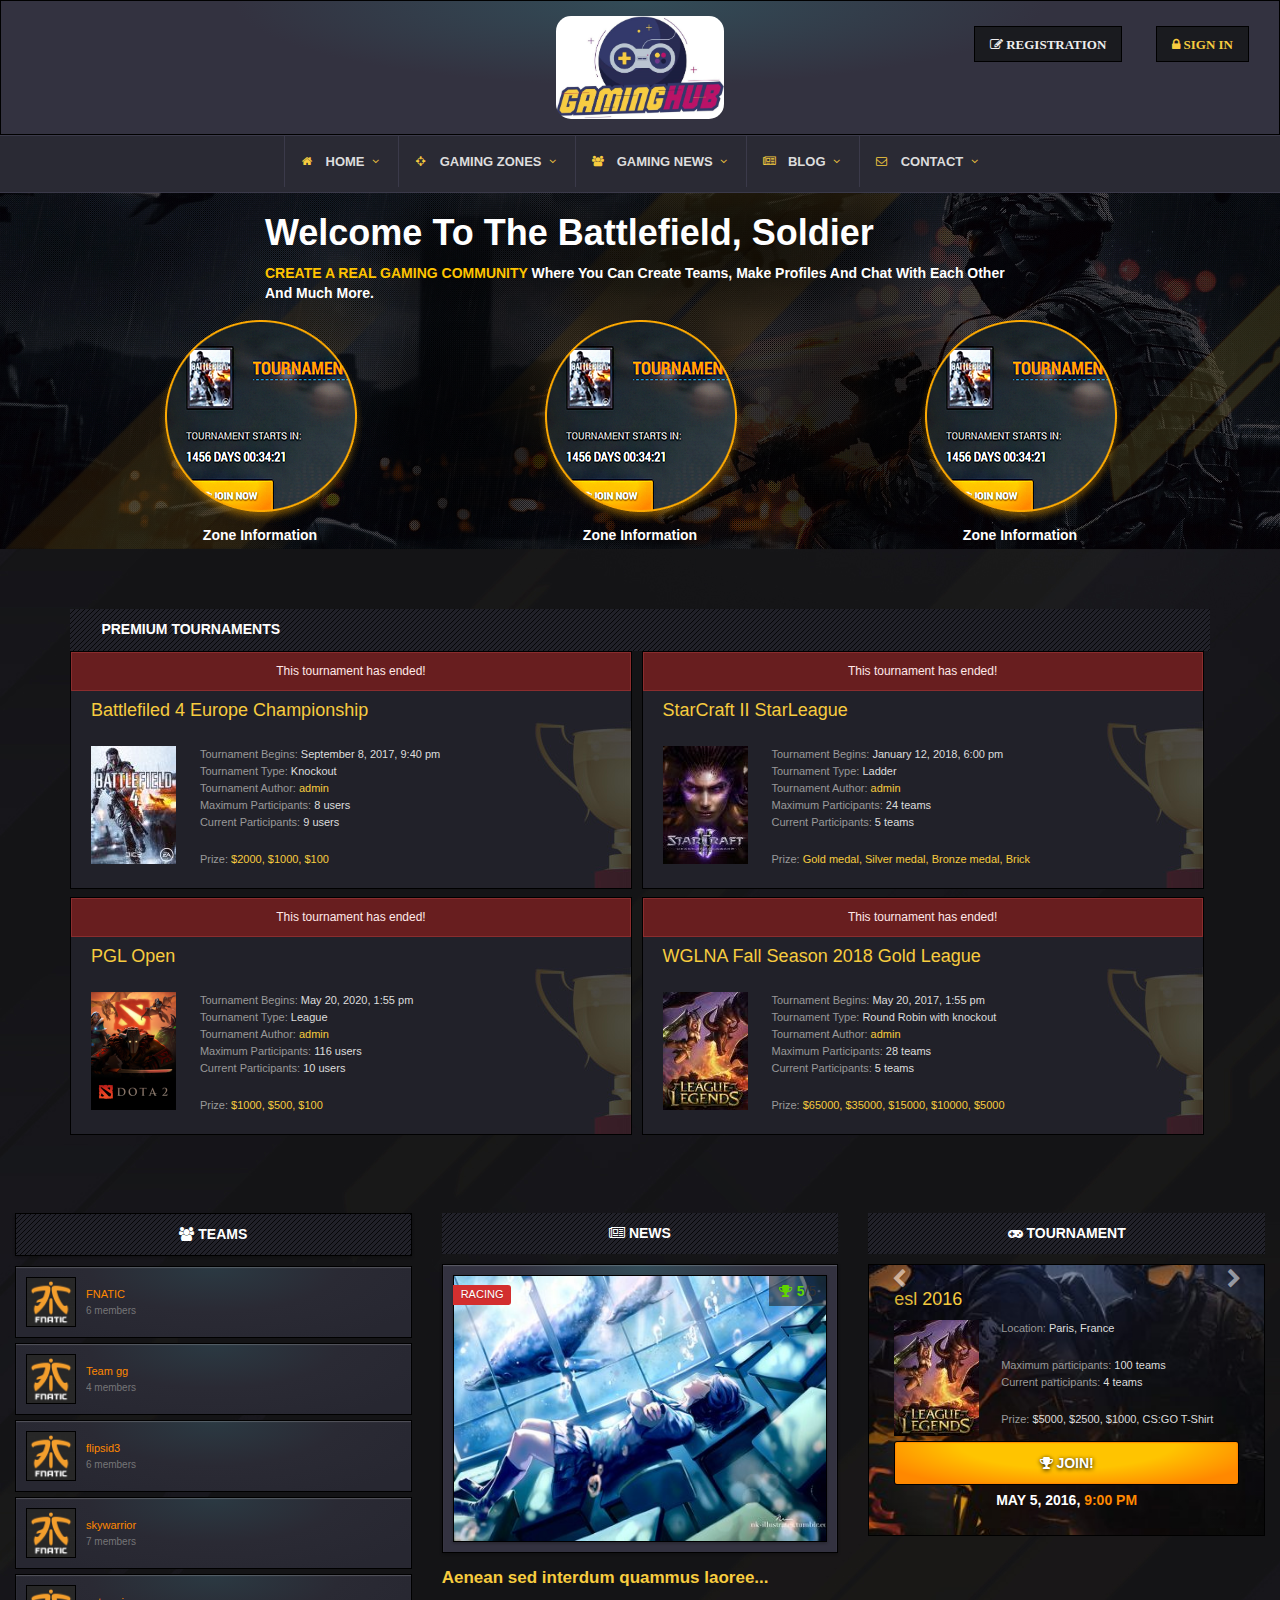
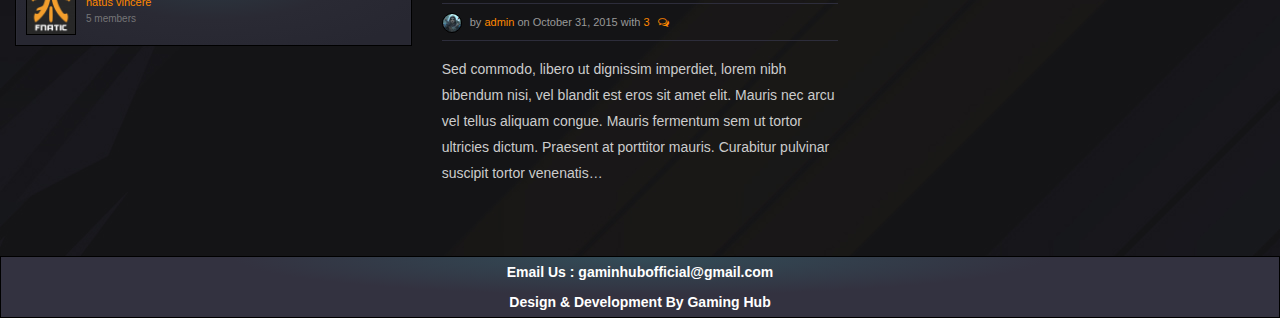
==== index.html @ f0ad73f2 "home page" ====
<!DOCTYPE html>
<html lang="en">

<head>
    <meta charset="utf-8">
    <meta http-equiv="X-UA-Compatible" content="IE=edge">
    <meta name="viewport" content="width=device-width, initial-scale=1.0">
    <link rel="shortcut icon" href="ico/favicon.png">
    <title>Gaming Hub</title>

    <!-- Bootstrap core CSS -->
    <link href="css/bootstrap.css" rel="stylesheet">
    <link href="css/bootstrap.min.css" rel="stylesheet">
    <!-- Custom styles for this template -->
    <link rel="stylesheet" type="text/css" href="style.css">
    <!-- Custom styles for this template -->
    <link rel="stylesheet" href="https://maxcdn.bootstrapcdn.com/font-awesome/4.6.3/css/font-awesome.min.css">
    <link rel="stylesheet" href="css/animate.css">
    <link rel="stylesheet" href="css/owl.carousel.css">
    <link rel="stylesheet" type="text/css" href="css/responsive.css">
    <script src="https://ajax.googleapis.com/ajax/libs/jquery/3.3.1/jquery.min.js"></script>
    <script src="https://maxcdn.bootstrapcdn.com/bootstrap/3.3.7/js/bootstrap.min.js"></script>
    <!--EnD -->



</head>

<body>
    <!-- NAVBAR -->
    <div class="Head-logo">
        <div class="container-fluid">
            <div class="col-lg-12 col-md-12 no-padding header-back">
                <div class="col-lg-4 col-md-4"></div>
                <div class="col-lg-4 col-md-4 text-center">
                    <img src="img/logo1.png">
                </div>
                <div class="col-lg-4 col-md-4">
                    <div class="head-btns">
                        <ul>
                            <li class="reg-btn"><a href="#"><i class="fa fa-pencil-square-o"></i> <span>Registration</span>
                                </a></li>
                            <li class="sign-btn"><a href="#"><i class="fa fa-lock"></i> <span>Sign In</span> </a></li>
                        </ul>
                    </div>
                </div>
            </div>
            <div class="col-lg-12 col-md-12 col-sm-12 no-padding">
                <nav class="navbar navbar-default navi navbar-custom">
                    <div class="container-fluid">
                        <!-- Brand and toggle get grouped for better mobile display -->
                        <div class="navbar-header">
                            <button type="button" class="navbar-toggle collapsed" data-toggle="collapse" data-target="#bs-example-navbar-collapse-1"
                                aria-expanded="false">
                                <span class="sr-only">Toggle navigation</span>
                                <span class="icon-bar"></span>
                                <span class="icon-bar"></span>
                                <span class="icon-bar"></span>
                            </button>

                        </div>
                        <!-- Collect the nav links, forms, and other content for toggling -->
                        <div class="navbar-collapse collapse header-menu-navigation" id="bs-example-navbar-collapse-1"
                            style="height: 1px;">
                            <ul class="nav navbar-nav navi header-menu-navigation">
                                <li><a href="index.php"><i class="header-menu-icon fa fa-home"></i> <span>Home</span>
                                        <i class="dropdown-icon fa fa-angle-down"></i></a></li>
                                <li><a href="index.php"><i class="header-menu-icon fa fa-crosshairs"></i> <span>Gaming
                                            Zones</span> <i class="dropdown-icon fa fa-angle-down"></i></a></li>
                                <li><a href="index.php"><i class="header-menu-icon fa fa-users"></i> <span>Gaming News</span>
                                        <i class="dropdown-icon fa fa-angle-down"></i></a></li>
                                <li><a href="index.php"><i class="header-menu-icon fa fa-newspaper-o"></i> <span>Blog</span>
                                        <i class="dropdown-icon fa fa-angle-down"></i></a></li>
                                <li><a href="index.php"><i class="header-menu-icon fa fa-envelope-o"></i> <span>Contact</span>
                                        <i class="dropdown-icon fa fa-angle-down"></i></a></li>
                            </ul>
                        </div><!-- /.navbar-collapse -->
                    </div><!-- /.container-fluid -->
                </nav>
                <div>
                </div>
            </div>
        </div>
    </div>


    <div class="home-bnnr">
        <div class="container-fluid no-padding">
            <div class="bnnr-img">
                <img src="img/bnnr.png">
            </div>
        </div>
        <div class="bnn-txt">
            <div class="color">
                <div class="container">
                    <div class="row">
                        <div class="col-lg-2 col-md-2"></div>
                        <div class="col-lg-8 col-md-8">
                            <h1>Welcome to the Battlefield, Soldier</h1>
                            <p><span>Create A Real Gaming Community</span> Where you can create Teams, make Profiles
                                and chat with each other and much more.</p>
                        </div>
                        <div class="col-lg-2 col-md-2"></div>
                        <div class="col-lg-12 col-md-12">
                            <div class="col-lg-4 col-md-4">
                                <div class="quick-img text-center">
                                    <a href="#">
                                        <img src="img/bnnr-op.png">
                                        <p>Zone Information</p>
                                    </a>
                                </div>
                            </div>
                            <div class="col-lg-4 col-md-4">
                                <div class="quick-img text-center">
                                    <a href="#">
                                        <img src="img/bnnr-op.png">
                                        <p>Zone Information</p>
                                    </a>
                                </div>
                            </div>
                            <div class="col-lg-4 col-md-4">
                                <div class="quick-img text-center">
                                    <a href="#">
                                        <img src="img/bnnr-op.png">
                                        <p>Zone Information</p>
                                    </a>
                                </div>
                            </div>
                        </div>
                    </div>
                </div>
            </div>
        </div>
    </div>
    <div class="mid-sec1">
        <div class="container">
            <div class="row">
                <div class="col-lg-12 col-md-12">
                    <h3 class="widget-title"><i class="fas fa-gamepad"></i> Premium tournaments</h3>
                    <ul class="tournaments-list">
                        <li>
                            <div class="tournament-finished">This tournament has ended!</div>
                            <a href="#">
                                <h4>Battlefiled 4 Europe Championship</h4>
                            </a>
                            <div class="tlistimg"><a href="#"><img alt="img" src="img/bf4.jpg"></a></div>
                            <div class="tlistinfo">
                                <p><span>Tournament Begins:</span> September 8, 2017, 9:40 pm</p>
                                <p><span>Tournament Type:</span> Knockout</p>
                                <p><span>Tournament Author:</span> <a href="#">admin</a></p>
                                <p><span>Maximum Participants:</span> 8 users</p>
                                <p><span>Current Participants:</span> 9 users</p>
                                <br>
                                <p class="tlistprice"><span>Prize:</span> $2000, $1000, $100</p>
                            </div>
                        </li>
                        <li>
                            <div class="tournament-finished">This tournament has ended!</div>
                            <a href="#">
                                <h4>StarCraft II StarLeague</h4>
                            </a>
                            <div class="tlistimg"><a href="#"><img alt="img" src="img/sc2.jpg"></a></div>
                            <div class="tlistinfo">
                                <p><span>Tournament Begins:</span> January 12, 2018, 6:00 pm</p>
                                <p><span>Tournament Type:</span> Ladder</p>
                                <p><span>Tournament Author:</span> <a href="#">admin</a></p>
                                <p><span>Maximum Participants:</span> 24 teams</p>
                                <p><span>Current Participants:</span> 5 teams</p>
                                <br>
                                <p class="tlistprice"><span>Prize:</span> Gold medal, Silver medal, Bronze medal, Brick</p>
                            </div>
                        </li>
                        <li>
                            <div class="tournament-finished">This tournament has ended!</div>
                            <a href="#">
                                <h4>PGL Open</h4>
                            </a>
                            <div class="tlistimg"><a href="#"><img alt="img" src="img/dota.jpg"></a></div>
                            <div class="tlistinfo">
                                <p><span>Tournament Begins:</span> May 20, 2020, 1:55 pm</p>
                                <p><span>Tournament Type:</span> League</p>
                                <p><span>Tournament Author:</span> <a href="#">admin</a></p>
                                <p><span>Maximum Participants:</span> 116 users</p>
                                <p><span>Current Participants:</span> 10 users</p>
                                <br>
                                <p class="tlistprice"><span>Prize:</span> $1000, $500, $100</p>
                            </div>
                        </li>
                        <li>
                            <div class="tournament-finished">This tournament has ended!</div>
                            <a href="#">
                                <h4>WGLNA Fall Season 2018 Gold League</h4>
                            </a>
                            <div class="tlistimg"><a href="#"><img alt="img" src="img/lol.jpg"></a></div>
                            <div class="tlistinfo">
                                <p><span>Tournament Begins:</span> May 20, 2017, 1:55 pm</p>
                                <p><span>Tournament Type:</span> Round Robin with knockout</p>
                                <p><span>Tournament Author:</span> <a href="#">admin</a></p>
                                <p><span>Maximum Participants:</span> 28 teams</p>
                                <p><span>Current Participants:</span> 5 teams</p>
                                <br>
                                <p class="tlistprice"><span>Prize:</span> $65000, $35000, $15000, $10000, $5000</p>
                            </div>
                        </li>
                    </ul>
                </div>
            </div>
        </div>
    </div>
    <div class="mid-sec2">
        <div class="col-lg-4 teams">

            <div class="main-content-title">
                <h3 class="widget-title text-center"><i class="fa fa-group"></i> teams</h3>
            </div>
            <!-- teams list -->
            <ul class="teams-list">
                <!-- single team -->
                <li class="single-team">
                    <div class="team-avatar">
                        <a href="#"><img src="img/teams.png" alt="teamAvatar" class="avarar"></a>
                    </div>
                    <div class="team-text">
                        <a href="#">FNATIC</a>
                        <span class="team-member">6 members</span>
                    </div>
                    <div class="clearfix"></div>
                </li>
                <!-- single team -->
                <li class="single-team">
                    <div class="team-avatar">
                        <a href="#"><img src="img/teams.png" alt="teamAvatar" class="avarar"></a>
                    </div>
                    <div class="team-text">
                        <a href="#">Team gg</a>
                        <span class="team-member">4 members</span>
                    </div>
                    <div class="clearfix"></div>
                </li>
                <!-- single team -->
                <li class="single-team">
                    <div class="team-avatar">
                        <a href="#"><img src="img/teams.png" alt="teamAvatar" class="avarar"></a>
                    </div>
                    <div class="team-text">
                        <a href="#">flipsid3</a>
                        <span class="team-member">6 members</span>
                    </div>
                    <div class="clearfix"></div>
                </li>
                <!-- single team -->
                <li class="single-team">
                    <div class="team-avatar">
                        <a href="#"><img src="img/teams.png" alt="teamAvatar" class="avarar"></a>
                    </div>
                    <div class="team-text">
                        <a href="#">skywarrior</a>
                        <span class="team-member">7 members</span>
                    </div>
                    <div class="clearfix"></div>
                </li>
                <!-- single team -->
                <li class="single-team">
                    <div class="team-avatar">
                        <a href="#"><img src="img/teams.png" alt="teamAvatar" class="avarar"></a>
                    </div>
                    <div class="team-text">
                        <a href="#">natus vincere</a>
                        <span class="team-member">5 members</span>
                    </div>
                    <div class="clearfix"></div>
                </li>
            </ul>
        </div>
        <div class="col-lg-4 teams">
            <div class="single-post">

                <h3 class="widget-title text-center"><i class="fa fa-newspaper-o"></i> NEWS</h3>
                <div class="thumbnail-wrapper">
                    <a href="#" class="single-post-img"><img src="img/singalpostmain.jpg" alt="thumb"></a>
                    <a href="#" class="category-link racing">Racing</a>
                    <span class="post-rating"><b class="racing-color"><i class="fa fa-trophy"></i>5</b>/5</span>
                </div>
                <h4 class="news-title"><a href="#">Aenean sed interdum quammus laoree...</a></h4>
                <p class="post-meta">
                    <img src="img/singalpostinner.jpg" alt="author"> by <a href=".#">admin</a> on October 31, 2015 with
                    <a href="#">3 <i class="fa fa-comments-o"></i></a>
                </p>
                <p class="post-text">Sed commodo, libero ut dignissim imperdiet, lorem nibh bibendum nisi, vel blandit
                    est eros sit amet elit. Mauris nec arcu vel tellus aliquam congue. Mauris fermentum sem ut tortor
                    ultricies dictum. Praesent at porttitor mauris. Curabitur pulvinar suscipit tortor venenatis…</p>
            </div>
        </div>
        <div class="col-lg-4 teams">
            <h3 class="widget-title text-center"><i class="fa fa-gamepad"></i> Tournament</h3>
            <!-- tournment slider -->
            <div id="atn-sidebar-carousel" class="carousel slide" data-ride="carousel">
                <!-- Wrapper for slides -->
                <div class="carousel-inner" role="listbox">
                    <!-- single tournament -->
                    <div class="item carousel-tournament active">
                        <div class="single-tournament">
                            <div class="carousel-tournament-info">
                                <a href="#">
                                    <h4>esl 2016</h4>
                                </a>
                                <div class="tournament-image">
                                    <a href="#"><img src="img/slider-inner.jpg"></a>
                                </div>
                                <div class="tournament-text">
                                    <p><span>Location: </span>Paris, France</p>
                                    <br>
                                    <p><span>Maximum participants:</span> 100 teams</p>
                                    <p><span>Current participants:</span> 4 teams</p>
                                    <br>
                                    <p class="tournament-prize"><span>Prize:</span> $5000, $2500, $1000, CS:GO T-Shirt</p>
                                </div>
                            </div>
                            <div class="tournament-join">
                                <a href="#">
                                    <i class="fa fa-trophy"></i> Join!
                                </a>
                            </div>
                            <div class="tournament-date">
                                <p>May 5, 2016, <span>9:00 pm</span></p>
                            </div>
                        </div>
                    </div>
                    <!-- single tournament -->
                    <div class="item carousel-tournament">
                        <div class="single-tournament">
                            <div class="carousel-tournament-info">
                                <a href="#">
                                    <h4>LOL RANDOMZ @ COMIC CON</h4>
                                </a>
                                <div class="tournament-image">
                                    <a href="#"><img src="img/slider-inner.jpg"></a>
                                </div>
                                <div class="tournament-text">
                                    <p><span>Location: </span>Server: 99.168.0.1</p>
                                    <br>
                                    <p><span>Maximum participants:</span> 128 teams</p>
                                    <p><span>Current participants:</span> 4 teams</p>
                                    <br>
                                    <p class="tournament-prize"><span>Prize:</span> $5000, $2500, $1000, CS:GO T-Shirt</p>
                                </div>
                            </div>
                            <div class="tournament-join">
                                <a href="#">
                                    <i class="fa fa-trophy"></i> Join!
                                </a>
                            </div>
                            <div class="tournament-date">
                                <p>May 5, 2016, <span>9:00 pm</span></p>
                            </div>
                        </div>
                    </div>
                    <!-- single tournament -->
                    <div class="item carousel-tournament">
                        <div class="single-tournament">
                            <div class="carousel-tournament-info">
                                <a href="#">
                                    <h4>ELECTRONIC SPORTS WORLD CUP 2018</h4>
                                </a>
                                <div class="tournament-image">
                                    <a href="#"><img src="img/slider-inner.jpg"></a>
                                </div>
                                <div class="tournament-text">
                                    <p><span>Location: </span>Paris, France</p>
                                    <br>
                                    <p><span>Maximum participants:</span> 48 teams</p>
                                    <p><span>Current participants:</span> 4 teams</p>
                                    <br>
                                    <p class="tournament-prize"><span>Prize:</span> $5000, $2500, $1000, CS:GO T-Shirt</p>
                                </div>
                            </div>
                            <div class="tournament-join">
                                <a href="#">
                                    <i class="fa fa-trophy"></i> Join!
                                </a>
                            </div>
                            <div class="tournament-date">
                                <p>May 5, 2016, <span>9:00 pm</span></p>
                            </div>
                        </div>
                    </div>
                    <!-- Left and right controls -->
                    <a class="left carousel-control" href="#atn-sidebar-carousel" role="button" data-slide="prev">
                        <span class="fa fa-chevron-left" aria-hidden="true"></span>
                        <span class="sr-only">Previous</span>
                    </a>
                    <a class="right carousel-control" href="#atn-sidebar-carousel" role="button" data-slide="next">
                        <span class="fa fa-chevron-right" aria-hidden="true"></span>
                        <span class="sr-only">Next</span>
                    </a>
                </div>
            </div>
        </div>
    </div>
    <div class="footr footer-back">
        <div class="container">
            <div class="row">
                <div class="col-lg-12 col-md-12 col-sm-12 col-xs-12">
                    <div class="ftr-email text-center">
                        <p>Email Us : gaminhubofficial@gmail.com</p>
                    </div>
                </div>
                <div class="col-lg-12 col-md-12 col-sm-12 col-xs-12">
                    <div class="ftr-copy text-center">
                        <p>Design & Development By Gaming Hub</p>
                    </div>
                </div>
            </div>
        </div>
    </div>
---- style.css ----
/********** Header **********/


	 body{
		 background-image:url(img/tpbg.jpg);
		 
	 }
	 .no-padding {
    padding-right: 0 !important;
    padding-left: 0 !important;
}
	 .text-center{
		text-align: center;
	 }
	 .header-back, .footer-back{
		background-color: #1d1d1d;
		border: 1px solid #000;
		background-image: radial-gradient(ellipse farthest-corner at center 0px,#31a2a6 -150%,#333240 45%,#333240 85%);
		z-index: 1000;
	 }
	 .Head-logo img {
    width: 100%;
    height: auto;
    max-width: 50%;
    padding: 15px 15px;
    border-radius: 30px;
}
	.head-btns{
		    text-align: right;
	}
	.head-btns ul {
		list-style: none;
		padding: 0;
	}
	.head-btns li {
		width: 100%;
		display: inline;
		margin: 0 15px 0 15px;
		    text-align: right;
	}
	.reg-btn a {
    top: 5px;
    position: relative;
    padding: 9px 15px 9px 15px!important;
    font-size: 13px;
    color: #eee;
    border: 1px solid #000;
    text-transform: uppercase;
    font-weight: 800;
    font-family: Roboto;
    background: #1a1b1f;
    height: 36px;
    max-height: none;
    display: inline-block;
    margin-top: 20px;
    line-height: 18px;
}
	.sign-btn a {
    top: 5px;
    position: relative;
    padding: 9px 15px 9px 15px!important;
    font-size: 13px;
    color: #f7cc3f;
    border: 1px solid #000;
    text-transform: uppercase;
    font-weight: 800;
    font-family: Roboto;
    background: #1a1b1f;
    height: 36px;
    max-height: none;
    display: inline-block;
    margin-top: 20px;
    line-height: 18px;
}
.navbar-custom {
    padding: 0;
    -webkit-border-radius: 0;
    -moz-border-radius: 0;
    border-radius: 0;
    border: 0;
    border-bottom: 1px solid #3B3A4A;
    background: #2a2a34;
    text-align: center;
    border-top: 1px solid #3B3A4A;
    box-shadow: none;
	margin: 0;
}
.navbar-custom a {
    position: static;
    padding: 13px 20px;
    padding-right: 0;
    text-transform: uppercase;
    font-weight: bold;
    cursor: pointer;
    height: auto;
    width: auto;
    max-height: none;
    min-height: 0;
    line-height: 15px;
    border-left: 1px solid #3B3A4A;
    text-align: left;
}
.navbar-custom ul li a i {
    vertical-align: middle;
    width: 1.3em;
    text-align: center;
    color: #f7cc3f;
    font-size: 11px;
}
.navbar-custom span {
    margin-left: 0.6em;
    display: inline-block;
    vertical-align: middle;
    color: #ddd;
    text-transform: uppercase;
    font-size: 13px;
}
.header-menu-navigation {
    display: inline-block;
    float: none;
}
/****************************/

/*************** Home *******************/

   .bnnr-img img {
   width: 100%;
   height: auto;
   }
   .home-bnnr {
   width: 100%;
   position: relative;
   overflow: hidden;
   }
   .bnn-txt {
   overflow: hidden;
   width: 100%;
   position: absolute;
   top: 0;
   }
   .bnn-txt h1 {
   color: #fff;
   font-weight: 600;
   text-transform: capitalize;
   }
   .bnn-txt p {
   color: #fff;
   text-transform: capitalize;
   font-weight: 700;
   }
   .bnn-txt span {
   color: #ffc400;
   text-transform: uppercase;
   }
   .color {
   background-color: #000000a3;
   padding: 0 0;
   }
   .text-center{
   text-align: center;
   }
   .quick-img {
   width: 100%;
   margin: 0 0;
   }
   h3.widget-title {
   font-size: 14px;
   text-transform: uppercase;
   padding: 13px 17px;
   z-index: 99999;
   margin: 0;
   background: url(img/stripe.png) top left #212129;
   color: #fff;
   font-weight: 800;
   }
   .tournaments-list {
   list-style: none;
   padding: 0px;
   margin-top: 0px;
   }
   .tournaments-list li {
   margin-right: .5%;
   margin-left: 0%;
   width: 49.75%;
   padding-bottom: 70px;
   list-style: none;
   padding: 20px;
   background: url(img/tlistcup.jpg) right bottom no-repeat #212129;
   position: relative;
   width: 49.3%;
   margin-bottom: 0.7%;
   min-height: 185px;
   border: 1px solid black;
   display: inline-block;
   }
   .tournament-finished {
   position: relative;
   top: 0px;
   /* width: 100%; */
   margin: -20px -20px 10px -20px;
   z-index: 1111;
   text-align: center;
   background: rgb(104, 30, 31);
   padding: 10px;
   color: #ffe8e8;
   font-size: 12px;
   border: 1px solid #8a2d2e;
   left: 0px;
   }
   a {
   text-decoration: none;
   transition: all .35s ease-in-out;
   -moz-transition: all .35s ease-in-out;
   -webkit-transition: all .35s ease-in-out;
   -o-transition: all .35s ease-in-out;
   cursor: pointer;
   outline: 0!important;
   color:#f7cc3f;
   }
   .tournaments-list li > a {
   display: block;
   position: relative;
   z-index: 2;
   }
   .tournaments-list h4 {
   margin-bottom: 25px;
   margin-top: 10px !important;
   padding-top: 0px;
   font-size: 18px;
   -webkit-transition: linear .3s;
   -moz-transition: linear .3s;
   -ms-transition: linear .3s;
   -o-transition: linear .3s;
   transition: linear .3s;
   }
   .tlistimg, .tlistinfo, .tlistjoin {
   display: inline-block;
   vertical-align: top;
   z-index: 2;
   position: relative;
   }
   .tlistinfo {
   padding-left: 20px;
   max-width: 70%;
   }
   .tournaments-list p, .tournamentCarousel p, .tournaments_block_single .tlistinfo p {
   margin-bottom: 0px;
   font-size: 11px;
   line-height: 17px;
   margin-top: 0px;
   color: #dddddd;
   }
   .tournaments-list p span, .tournamentCarousel p span, .tournaments_block_single .tlistinfo p span {
   color: #999999;
   }
   .tournaments-list p.tlistprice, .tournamentCarousel .nextmatch_wrap .tlistprice {
   color: #f7cc3f;
   }
   .mid-sec1, .mid-sec2, mid-sec3 {
   width: 100%;
   overflow: hidden;
   margin: 60px 0;
   }
   
   
   
   
   .main-content-title {
   background-color: #1d1d1d;
   border: 1px solid #000;
   background-image: -webkit-linear-gradient(bottom, #1a1b1f, #2a2a34);
   background-image: -moz-linear-gradient(bottom, #1a1b1f, #2a2a34);
   background-image: -o-linear-gradient(bottom, #1a1b1f, #2a2a34);
   background-image: radial-gradient(ellipse farthest-corner at center 0px,#31a2a6 -150%,#333240 45%,#333240 85%);
   -webkit-box-shadow: 0 1px 3px rgba(0, 0, 0, .3), inset 0 1px 1px rgba(255, 255, 255, .2);
   -moz-box-shadow: 0 1px 3px rgba(0, 0, 0, .3), inset 0 1px 1px rgba(255, 255, 255, .2);
   box-shadow: 0 1px 3px rgba(0, 0, 0, .3), inset 0 1px 1px rgba(255, 255, 255, .2);
   }
   .teams-list {
   margin-top: 10px;
   padding: 0;
   }
   .teams-list .single-team {
   padding: 10px;
   margin-bottom: 5px;
   background: #212528;
   color: #888;
   font-size: 11px;
   border-radius: 0;
   position: relative;
   display: block;
   -webkit-box-shadow: inset 0 1px 1px rgba(255, 255, 255, .2);
   -moz-box-shadow: inset 0 1px 1px rgba(255, 255, 255, .2);
   box-shadow: inset 0 1px 1px rgba(255, 255, 255, .2);
   border: 1px solid #000;
   background-image: radial-gradient(ellipse farthest-corner at center 0px,#31a2a6 -300%,#2A2A34 45%,#272731 85%);
   }
   .single-team .team-avatar {
   float: left;
   }
   .single-team .team-avatar img {
   -webkit-box-shadow: inset 0 1px 1px rgba(255, 255, 255, .2);
   -moz-box-shadow: inset 0 1px 1px rgba(255, 255, 255, .2);
   box-shadow: inset 0 1px 1px rgba(255, 255, 255, .2);
   border: 1px solid #000;
   width: 50px;
   height: 50px;
   background-image: radial-gradient(ellipse farthest-corner at center 0px,#31a2a6 -300%,#2A2A34 45%,#272731 85%);
   }
   .team-text {
   float: left;
   padding-left: 10px;
   margin-top: 10px;
   }
   .team-text a {
   display: block;
   color: #ff8800;
   }
   .team-text span {
   opacity: .8;
   font-size: 10px;
   }
   /*****slider**/
   #atn-sidebar-carousel {
   margin-top: 10px;
   border: 1px solid #000;
   }
   .carousel-tournament {
   padding: 15px 25px 15px 25px;
   margin: 0;
   width: 100%;
   background: url(img/slider-hm.jpg) center no-repeat;
   background-size: cover;
   }
   #atn-sidebar-carousel .single-tournament {
   background: none;
   width: 100%;
   border: none;
   padding: 0;
   margin: 0;
   }
   .tournament-text {
   padding-left: 18px;
   }
   .tournament-image, .tournament-text {
   display: inline-block;
   vertical-align: top;
   position: relative;
   }
   .tournament-text p {
   margin-bottom: 0px;
   font-size: 11px;
   line-height: 17px;
   margin-top: 0px;
   color: #ddd;
   }
   .tournament-text p span {
   color: #999;
   }
   .carousel-tournament .tournament-join a {
   width: 100%;
   text-align: center;
   }
   .tournament-join a {
   padding: 11px 30px !important;
   text-shadow: 0px 1px 4px black;
   font-size: 14px;
   color: #FFF;
   text-transform: uppercase;
   font-weight: 900;
   display: inline-block;
   margin-top: 5px;
   position: relative;
   border-radius: 3px;
   z-index: 1;
   border: 1px solid #000;
   overflow: hidden;
   cursor: pointer;
   transition: all .35s ease-in-out;
   -moz-transition: all .35s ease-in-out;
   -webkit-transition: all .35s ease-in-out;
   -o-transition: all .35s ease-in-out;
   -webkit-box-shadow: 0 1px 2px rgba(0,0,0,0), inset 0 0 1px 1px #ff8800;
   -moz-box-shadow: 0 1px 2px rgba(0,0,0,0), inset 0 0 1px 1px #ff8800;
   box-shadow: 0 1px 2px rgba(0,0,0,0), inset 0 0 1px 1px #ff8800;
   background-image: -webkit-radial-gradient(ellipse farthest-corner at center 0px,#ffc400 -150%,#ffc400 45%,#ff8800 85%);
   background-image: -o-radial-gradient(ellipse farthest-corner at center 0px,#ffc400 -150%,#ffc400 45%,#ff8800 85%);
   background-image: -moz-radial-gradient(ellipse farthest-corner at center 0px,#ffc400 -150%,#ffc400 45%,#ff8800 85%);
   background-image: radial-gradient(ellipse farthest-corner at center 0px,#ffc400 -150%,#ffc400 45%,#ff8800 85%);
   }
   .carousel-tournament .tournament-date p {
   text-align: center;
   font-size: 14px;
   font-weight: 700;
   margin-top: 0;
   text-transform: uppercase;
   color:#fff;
   }
   .carousel-tournament .tournament-date p span {
   color: #ff8800;
   }
   a:hover {
   color: #ff8800;
   text-decoration: none;
   transition: all .35s ease-in-out;
   -moz-transition: all .35s ease-in-out;
   -webkit-transition: all .35s ease-in-out;
   -o-transition: all .35s ease-in-out;
   cursor: pointer;
   opacity: 1!important;
   }
   .single-post {
   padding: 0;
   float: left;
   }
   .thumbnail-wrapper {
   position: relative;
   margin-top:10px;
   padding: 10px;
   background-color: #1d1d1d;
   border: 1px solid #000;
   background-image: -webkit-linear-gradient(bottom, #1a1b1f, #2a2a34);
   background-image: -moz-linear-gradient(bottom, #1a1b1f, #2a2a34);
   background-image: -o-linear-gradient(bottom, #1a1b1f, #2a2a34);
   background-image: radial-gradient(ellipse farthest-corner at center 0px,#31a2a6 -150%,#333240 45%,#333240 85%);
   -webkit-box-shadow: 0 1px 3px rgba(0, 0, 0, .3), inset 0 1px 1px rgba(255, 255, 255, .2);
   -moz-box-shadow: 0 1px 3px rgba(0, 0, 0, .3), inset 0 1px 1px rgba(255, 255, 255, .2);
   box-shadow: 0 1px 3px rgba(0, 0, 0, .3), inset 0 1px 1px rgba(255, 255, 255, .2);
   }
   .single-post a.single-post-img {
   display: block;
   background-color: #1d1d1d;
   border: 1px solid #000;
   background-image: -webkit-linear-gradient(bottom, #1a1b1f, #2a2a34);
   background-image: -moz-linear-gradient(bottom, #1a1b1f, #2a2a34);
   background-image: -o-linear-gradient(bottom, #1a1b1f, #2a2a34);
   background-image: radial-gradient(ellipse farthest-corner at center 0px,#31a2a6 -150%,#333240 45%,#333240 85%);
   -webkit-box-shadow: 0 1px 3px rgba(0, 0, 0, .3), inset 0 1px 1px rgba(255, 255, 255, .2);
   -moz-box-shadow: 0 1px 3px rgba(0, 0, 0, .3), inset 0 1px 1px rgba(255, 255, 255, .2);
   box-shadow: 0 1px 3px rgba(0, 0, 0, .3), inset 0 1px 1px rgba(255, 255, 255, .2);
   transition: all .35s;
   -moz-transition: all .35s;
   -webkit-transition: all .35s;
   -o-transition: all .35s;
   overflow: hidden;
   }
   .single-post a.single-post-img img {
   width: 100%;
   transition: all .35s;
   -moz-transition: all .35s;
   -webkit-transition: all .35s;
   -o-transition: all .35s;
   }
   .category-link {
   position: absolute;
   top: 20px;
   left: 10px;
   padding: 2px 8px;
   background-color: #d32f2f;
   color: white !important;
   font-size: 11px;
   z-index: 0;
   border-radius: 0px 3px 3px 0px;
   text-transform: uppercase;
   text-shadow: 0px 1px 1px rgba(0,0,0,0.2);
   }
   .post-rating {
   display: block;
   position: absolute;
   top: 11px;
   right: 11px;
   z-index: 2;
   font-size: 14px;
   padding: 5px 10px;
   background: rgba(35,40,45,0.6);
   }
   .post-rating b {
   color: #d32f2f;
   }
   .racing-color {
   color: #60d600 !important;
   }
   .post-rating b i {
   margin-right: 5px;
   }
   .news-title {
   margin-top: 15px;
   margin-bottom: 10px;
   }
   .news-title a {
   font-weight: 600;
   font-size: 17px;
   text-transform: none;
   }
   .single-post p {
   line-height: 26px;
   color: #ccc;
   }
   .post-meta {
   margin-bottom: 15px;
   margin-top: 15px;
   padding: 5px 0px 5px 0px;
   border-top: 1px solid #2d2d3b;
   border-bottom: 1px solid #2d2d3b;
   font-size: 11px;
   color: #999!important;
   }
   .post-meta img {
   width: 20px;
   border-radius: 30px;
   border: 1px solid black;
   margin-right: 5px;
   }
   .post-meta a {
   color: #ff8800;
   }
   .post-meta i {
   margin: 0px 5px;
   font-style: normal;
   }
   .post-text {
   font-size: 14px;
   }
   
   
   
   
/**************** footer ***************/
.ftr-copy p {
    color: #fff;
    font-weight: bold;
    text-transform: capitalize;
    margin: 5px 0;
}
.ftr-email p {
    color: #fff;
    font-weight: bold;
    text-transform: lower-case;
    margin: 5px 0;
}
---- css/responsive.css ----
@charset "utf-8";
/* CSS Document */
@media (min-width:320px) and (max-width:550px){

}
@media (min-width:551px) and (max-width:767px){
}

@media (min-width:768px) and (max-width:991px){
}

@media (min-width:992px) and (max-width:1199px){
}

@media (min-width:1200px){}
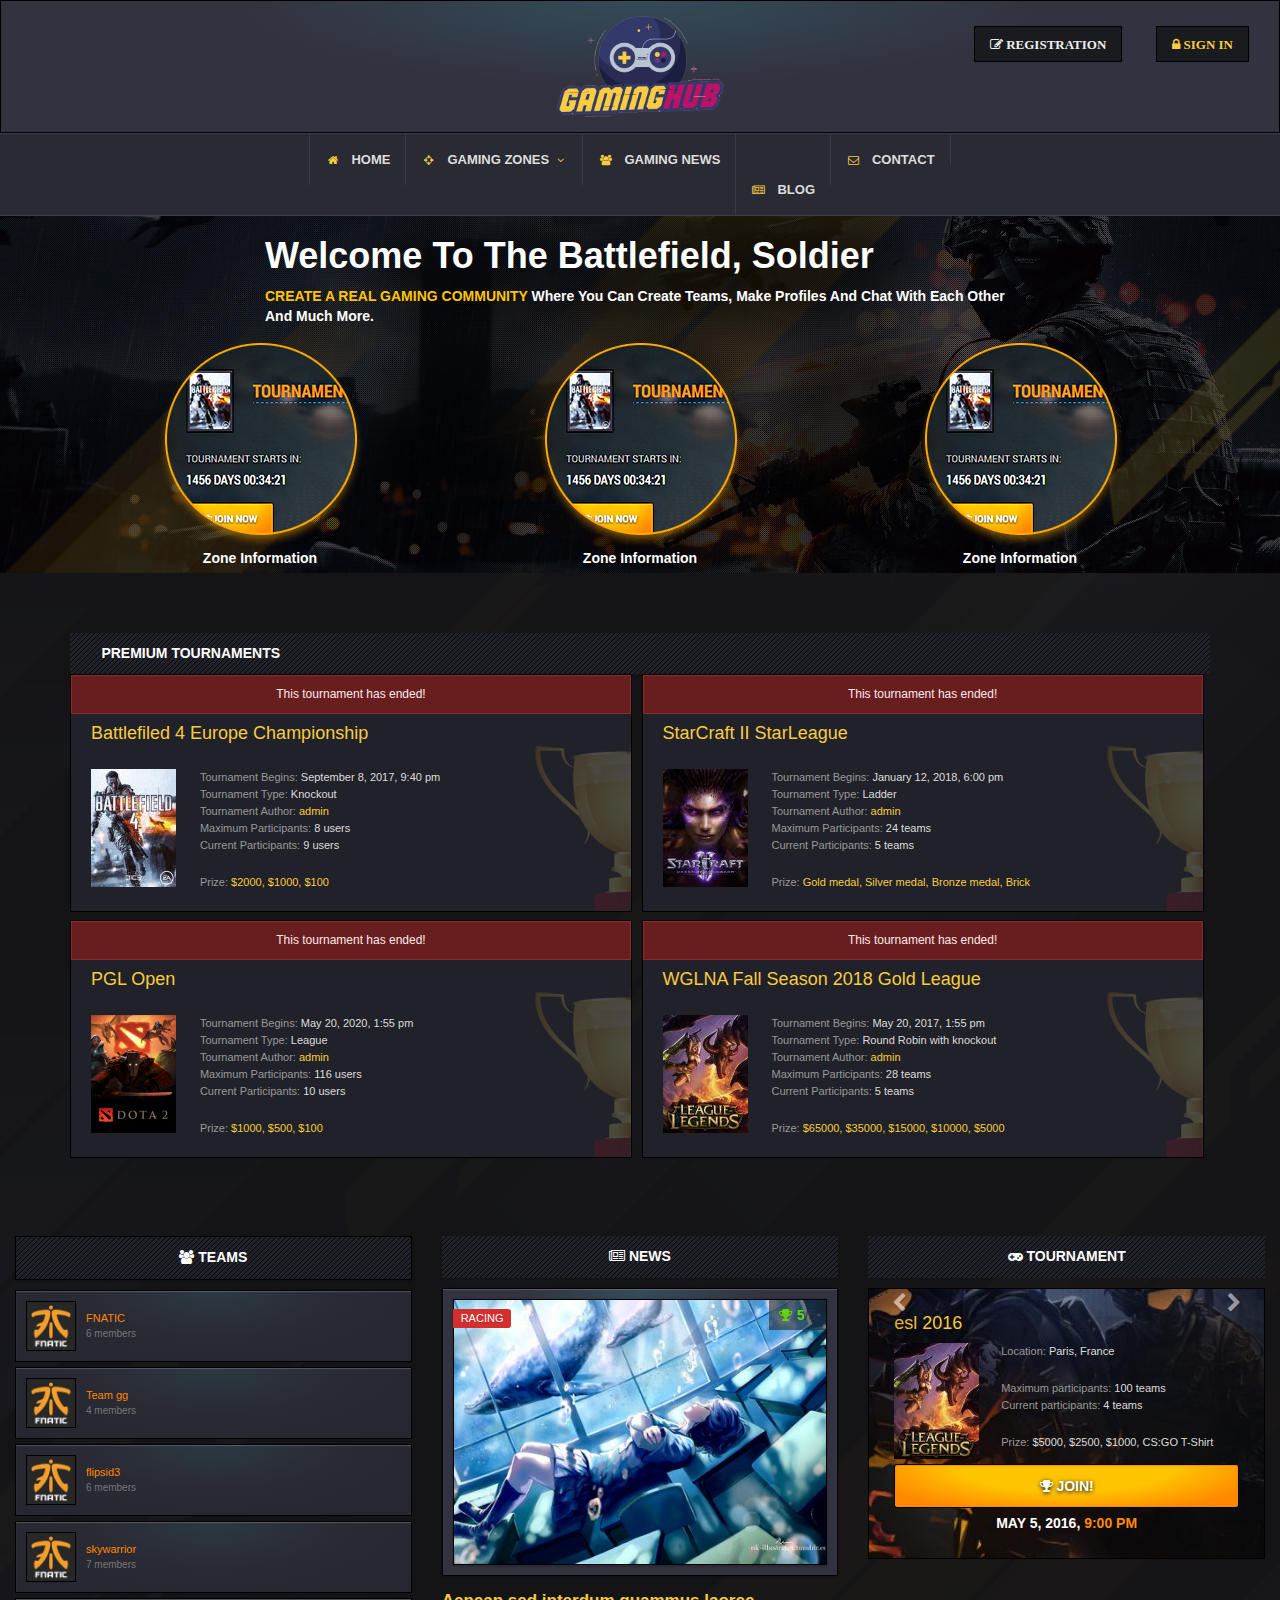
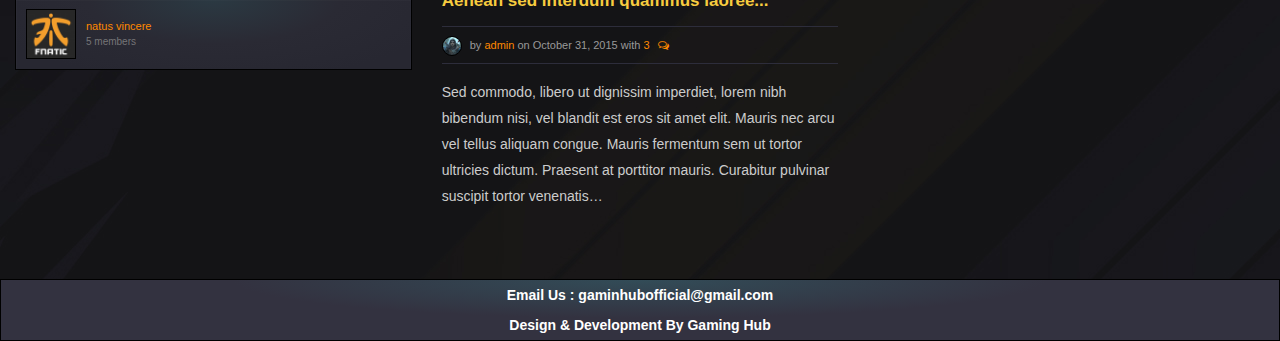
==== commit 32a1ff71: "remove nav icons" ====
--- a/index.html
+++ b/index.html
@@ -5,7 +5,7 @@
     <meta charset="utf-8">
     <meta http-equiv="X-UA-Compatible" content="IE=edge">
     <meta name="viewport" content="width=device-width, initial-scale=1.0">
-    <link rel="shortcut icon" href="ico/favicon.png">
+    <link rel="shortcut icon" href="img/ico/favicon.png">
     <title>Gaming Hub</title>
 
     <!-- Bootstrap core CSS -->
@@ -63,16 +63,12 @@
                         <div class="navbar-collapse collapse header-menu-navigation" id="bs-example-navbar-collapse-1"
                             style="height: 1px;">
                             <ul class="nav navbar-nav navi header-menu-navigation">
-                                <li><a href="index.php"><i class="header-menu-icon fa fa-home"></i> <span>Home</span>
+                                <li><a href="#"><i class="header-menu-icon fa fa-home"></i> <span>Home</span></a></li>
+                                <li><a href="#"><i class="header-menu-icon fa fa-crosshairs"></i> <span>Gaming Zones</span>
                                         <i class="dropdown-icon fa fa-angle-down"></i></a></li>
-                                <li><a href="index.php"><i class="header-menu-icon fa fa-crosshairs"></i> <span>Gaming
-                                            Zones</span> <i class="dropdown-icon fa fa-angle-down"></i></a></li>
-                                <li><a href="index.php"><i class="header-menu-icon fa fa-users"></i> <span>Gaming News</span>
-                                        <i class="dropdown-icon fa fa-angle-down"></i></a></li>
-                                <li><a href="index.php"><i class="header-menu-icon fa fa-newspaper-o"></i> <span>Blog</span>
-                                        <i class="dropdown-icon fa fa-angle-down"></i></a></li>
-                                <li><a href="index.php"><i class="header-menu-icon fa fa-envelope-o"></i> <span>Contact</span>
-                                        <i class="dropdown-icon fa fa-angle-down"></i></a></li>
+                                <li><a href="#"><i class="header-menu-icon fa fa-users"></i> <span>Gaming News</span></li>
+                                <li><a href="#"><i class="header-menu-icon fa fa-newspaper-o"></i> <span>Blog</span></a></li>
+                                <li><a href="#"><i class="header-menu-icon fa fa-envelope-o"></i> <span>Contact</span></a></li>
                             </ul>
                         </div><!-- /.navbar-collapse -->
                     </div><!-- /.container-fluid -->
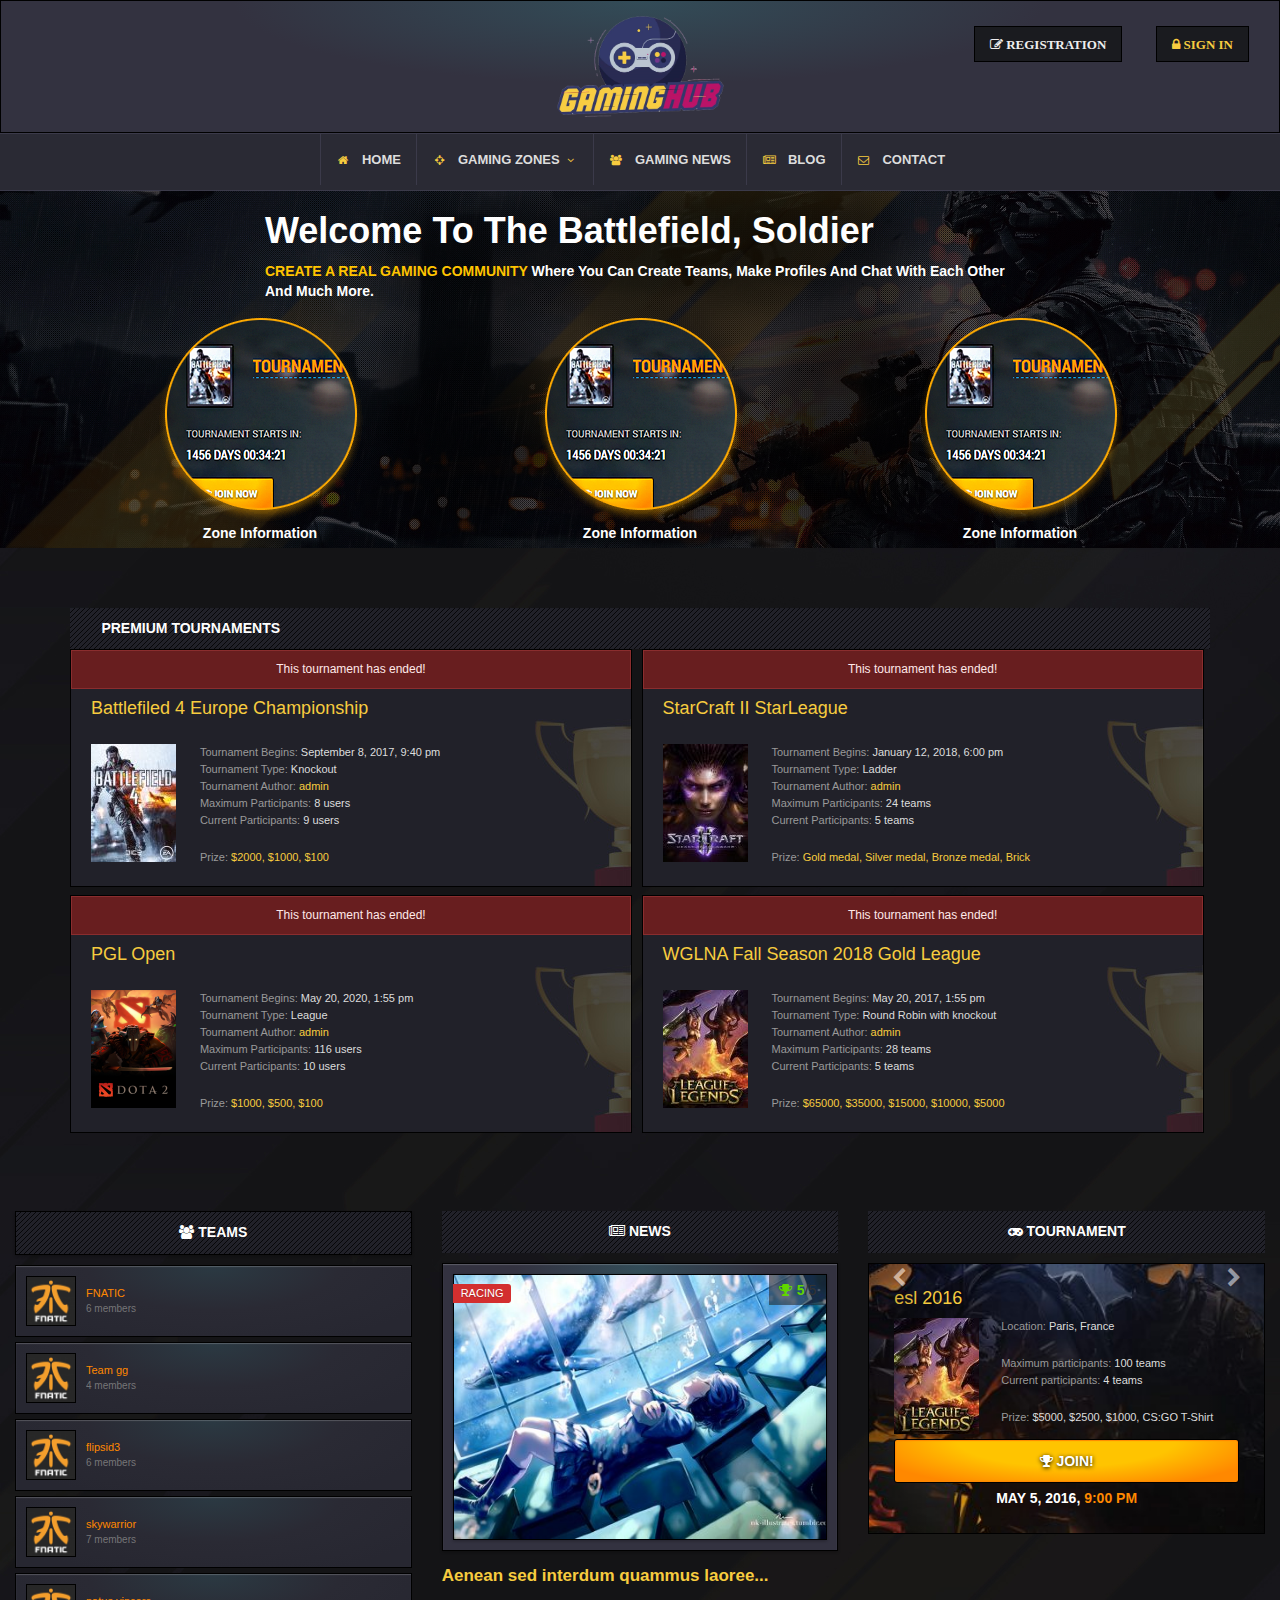
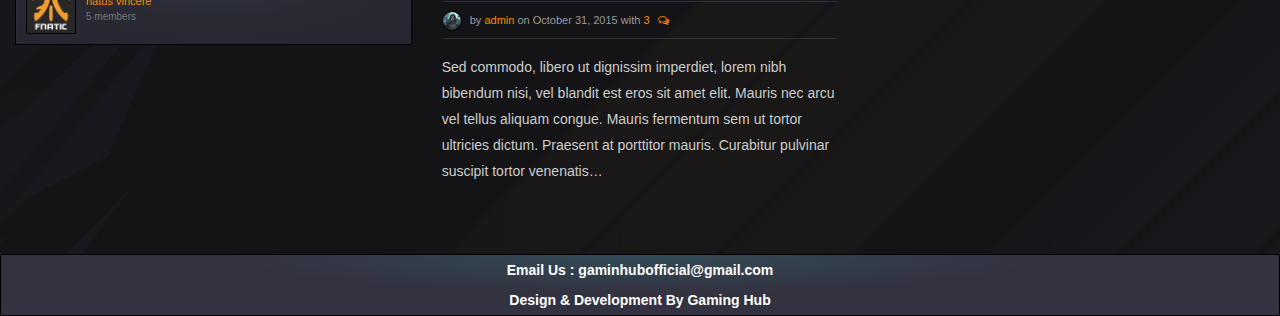
==== commit 248c0847: "change favicon" ====
--- a/index.html
+++ b/index.html
@@ -66,7 +66,7 @@
                                 <li><a href="#"><i class="header-menu-icon fa fa-home"></i> <span>Home</span></a></li>
                                 <li><a href="#"><i class="header-menu-icon fa fa-crosshairs"></i> <span>Gaming Zones</span>
                                         <i class="dropdown-icon fa fa-angle-down"></i></a></li>
-                                <li><a href="#"><i class="header-menu-icon fa fa-users"></i> <span>Gaming News</span></li>
+                                <li><a href="#"><i class="header-menu-icon fa fa-users"></i> <span>Gaming News</span></a></li>
                                 <li><a href="#"><i class="header-menu-icon fa fa-newspaper-o"></i> <span>Blog</span></a></li>
                                 <li><a href="#"><i class="header-menu-icon fa fa-envelope-o"></i> <span>Contact</span></a></li>
                             </ul>
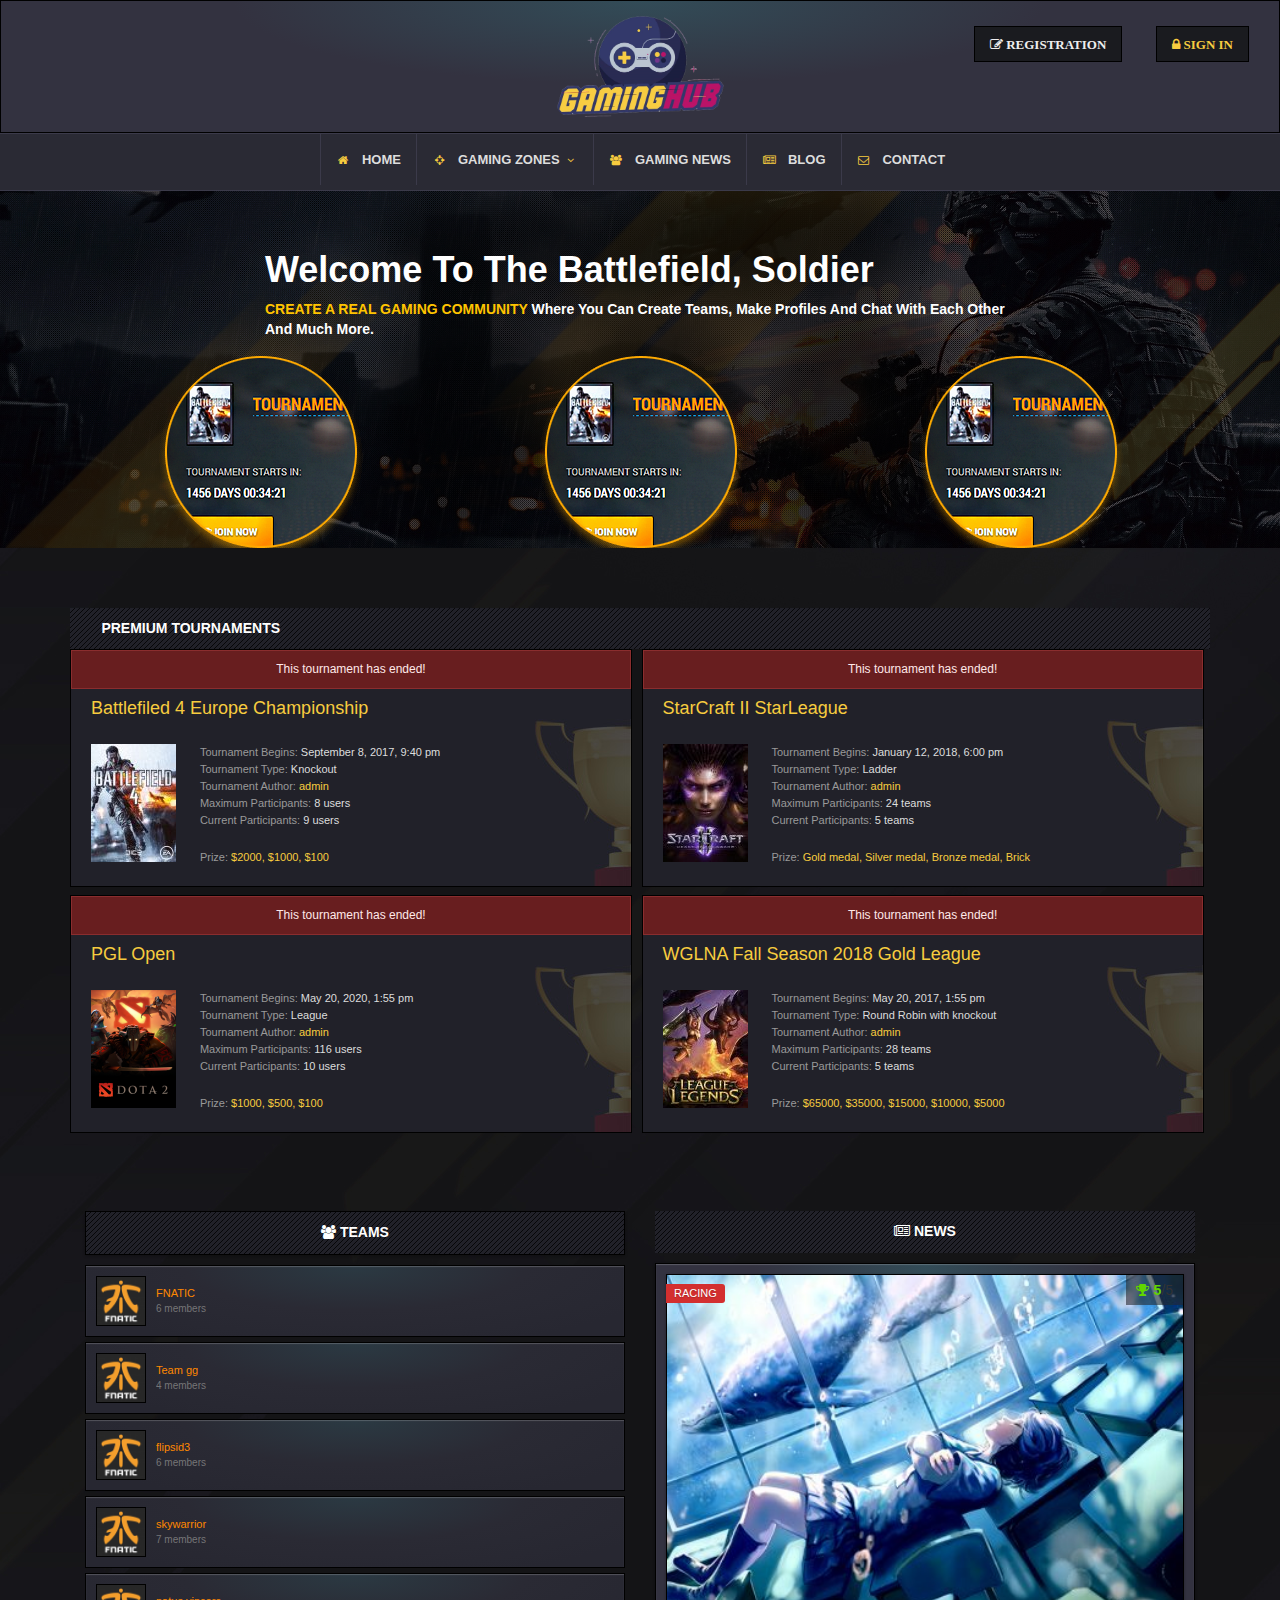
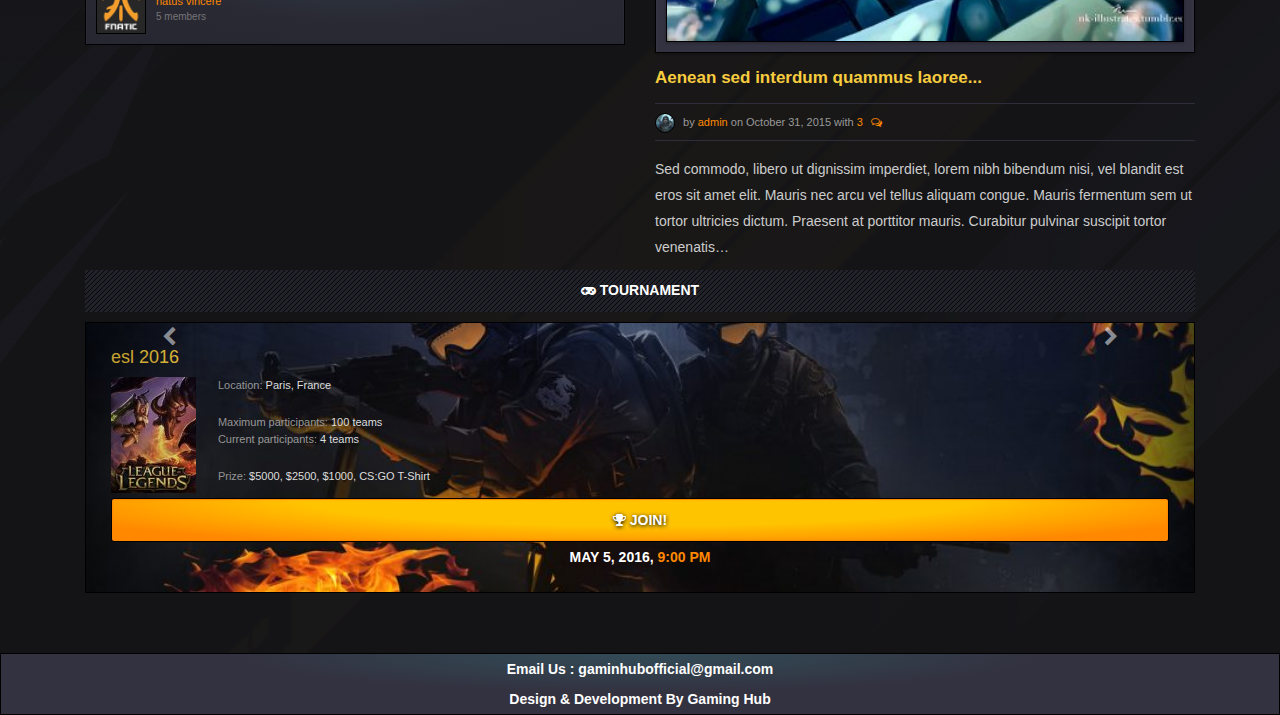
==== commit e98f22a6: "Add files via upload" ====
--- a/index.html
+++ b/index.html
@@ -50,8 +50,7 @@
                     <div class="container-fluid">
                         <!-- Brand and toggle get grouped for better mobile display -->
                         <div class="navbar-header">
-                            <button type="button" class="navbar-toggle collapsed" data-toggle="collapse" data-target="#bs-example-navbar-collapse-1"
-                                aria-expanded="false">
+                            <button type="button" class="navbar-toggle collapsed" data-toggle="collapse" data-target="#bs-example-navbar-collapse-1" aria-expanded="false">
                                 <span class="sr-only">Toggle navigation</span>
                                 <span class="icon-bar"></span>
                                 <span class="icon-bar"></span>
@@ -60,18 +59,19 @@
 
                         </div>
                         <!-- Collect the nav links, forms, and other content for toggling -->
-                        <div class="navbar-collapse collapse header-menu-navigation" id="bs-example-navbar-collapse-1"
-                            style="height: 1px;">
+                        <div class="navbar-collapse collapse header-menu-navigation" id="bs-example-navbar-collapse-1" style="height: 1px;">
                             <ul class="nav navbar-nav navi header-menu-navigation">
-                                <li><a href="#"><i class="header-menu-icon fa fa-home"></i> <span>Home</span></a></li>
-                                <li><a href="#"><i class="header-menu-icon fa fa-crosshairs"></i> <span>Gaming Zones</span>
+                                <li><a href="index.html"><i class="header-menu-icon fa fa-home"></i> <span>Home</span></a></li>
+                                <li><a href="zone.html"><i class="header-menu-icon fa fa-crosshairs"></i> <span>Gaming Zones</span>
                                         <i class="dropdown-icon fa fa-angle-down"></i></a></li>
-                                <li><a href="#"><i class="header-menu-icon fa fa-users"></i> <span>Gaming News</span></a></li>
+                                <li><a href="news.html"><i class="header-menu-icon fa fa-users"></i> <span>Gaming News</span></a></li>
                                 <li><a href="#"><i class="header-menu-icon fa fa-newspaper-o"></i> <span>Blog</span></a></li>
                                 <li><a href="#"><i class="header-menu-icon fa fa-envelope-o"></i> <span>Contact</span></a></li>
                             </ul>
-                        </div><!-- /.navbar-collapse -->
-                    </div><!-- /.container-fluid -->
+                        </div>
+                        <!-- /.navbar-collapse -->
+                    </div>
+                    <!-- /.container-fluid -->
                 </nav>
                 <div>
                 </div>
@@ -93,12 +93,11 @@
                         <div class="col-lg-2 col-md-2"></div>
                         <div class="col-lg-8 col-md-8">
                             <h1>Welcome to the Battlefield, Soldier</h1>
-                            <p><span>Create A Real Gaming Community</span> Where you can create Teams, make Profiles
-                                and chat with each other and much more.</p>
+                            <p><span>Create A Real Gaming Community</span> Where you can create Teams, make Profiles and chat with each other and much more.</p>
                         </div>
                         <div class="col-lg-2 col-md-2"></div>
                         <div class="col-lg-12 col-md-12">
-                            <div class="col-lg-4 col-md-4">
+                            <div class="col-lg-4 col-md-4 col-sm-4">
                                 <div class="quick-img text-center">
                                     <a href="#">
                                         <img src="img/bnnr-op.png">
@@ -106,7 +105,7 @@
                                     </a>
                                 </div>
                             </div>
-                            <div class="col-lg-4 col-md-4">
+                            <div class="col-lg-4 col-md-4 col-sm-4">
                                 <div class="quick-img text-center">
                                     <a href="#">
                                         <img src="img/bnnr-op.png">
@@ -114,7 +113,7 @@
                                     </a>
                                 </div>
                             </div>
-                            <div class="col-lg-4 col-md-4">
+                            <div class="col-lg-4 col-md-4 col-sm-4">
                                 <div class="quick-img text-center">
                                     <a href="#">
                                         <img src="img/bnnr-op.png">
@@ -139,7 +138,9 @@
                             <a href="#">
                                 <h4>Battlefiled 4 Europe Championship</h4>
                             </a>
-                            <div class="tlistimg"><a href="#"><img alt="img" src="img/bf4.jpg"></a></div>
+                            <div class="tlistimg">
+                                <a href="#"><img alt="img" src="img/bf4.jpg"></a>
+                            </div>
                             <div class="tlistinfo">
                                 <p><span>Tournament Begins:</span> September 8, 2017, 9:40 pm</p>
                                 <p><span>Tournament Type:</span> Knockout</p>
@@ -155,7 +156,9 @@
                             <a href="#">
                                 <h4>StarCraft II StarLeague</h4>
                             </a>
-                            <div class="tlistimg"><a href="#"><img alt="img" src="img/sc2.jpg"></a></div>
+                            <div class="tlistimg">
+                                <a href="#"><img alt="img" src="img/sc2.jpg"></a>
+                            </div>
                             <div class="tlistinfo">
                                 <p><span>Tournament Begins:</span> January 12, 2018, 6:00 pm</p>
                                 <p><span>Tournament Type:</span> Ladder</p>
@@ -171,7 +174,9 @@
                             <a href="#">
                                 <h4>PGL Open</h4>
                             </a>
-                            <div class="tlistimg"><a href="#"><img alt="img" src="img/dota.jpg"></a></div>
+                            <div class="tlistimg">
+                                <a href="#"><img alt="img" src="img/dota.jpg"></a>
+                            </div>
                             <div class="tlistinfo">
                                 <p><span>Tournament Begins:</span> May 20, 2020, 1:55 pm</p>
                                 <p><span>Tournament Type:</span> League</p>
@@ -187,7 +192,9 @@
                             <a href="#">
                                 <h4>WGLNA Fall Season 2018 Gold League</h4>
                             </a>
-                            <div class="tlistimg"><a href="#"><img alt="img" src="img/lol.jpg"></a></div>
+                            <div class="tlistimg">
+                                <a href="#"><img alt="img" src="img/lol.jpg"></a>
+                            </div>
                             <div class="tlistinfo">
                                 <p><span>Tournament Begins:</span> May 20, 2017, 1:55 pm</p>
                                 <p><span>Tournament Type:</span> Round Robin with knockout</p>
@@ -204,191 +211,194 @@
         </div>
     </div>
     <div class="mid-sec2">
-        <div class="col-lg-4 teams">
-
-            <div class="main-content-title">
-                <h3 class="widget-title text-center"><i class="fa fa-group"></i> teams</h3>
-            </div>
-            <!-- teams list -->
-            <ul class="teams-list">
-                <!-- single team -->
-                <li class="single-team">
-                    <div class="team-avatar">
-                        <a href="#"><img src="img/teams.png" alt="teamAvatar" class="avarar"></a>
-                    </div>
-                    <div class="team-text">
-                        <a href="#">FNATIC</a>
-                        <span class="team-member">6 members</span>
-                    </div>
-                    <div class="clearfix"></div>
-                </li>
-                <!-- single team -->
-                <li class="single-team">
-                    <div class="team-avatar">
-                        <a href="#"><img src="img/teams.png" alt="teamAvatar" class="avarar"></a>
-                    </div>
-                    <div class="team-text">
-                        <a href="#">Team gg</a>
-                        <span class="team-member">4 members</span>
-                    </div>
-                    <div class="clearfix"></div>
-                </li>
-                <!-- single team -->
-                <li class="single-team">
-                    <div class="team-avatar">
-                        <a href="#"><img src="img/teams.png" alt="teamAvatar" class="avarar"></a>
-                    </div>
-                    <div class="team-text">
-                        <a href="#">flipsid3</a>
-                        <span class="team-member">6 members</span>
-                    </div>
-                    <div class="clearfix"></div>
-                </li>
-                <!-- single team -->
-                <li class="single-team">
-                    <div class="team-avatar">
-                        <a href="#"><img src="img/teams.png" alt="teamAvatar" class="avarar"></a>
-                    </div>
-                    <div class="team-text">
-                        <a href="#">skywarrior</a>
-                        <span class="team-member">7 members</span>
-                    </div>
-                    <div class="clearfix"></div>
-                </li>
-                <!-- single team -->
-                <li class="single-team">
-                    <div class="team-avatar">
-                        <a href="#"><img src="img/teams.png" alt="teamAvatar" class="avarar"></a>
-                    </div>
-                    <div class="team-text">
-                        <a href="#">natus vincere</a>
-                        <span class="team-member">5 members</span>
-                    </div>
-                    <div class="clearfix"></div>
-                </li>
-            </ul>
-        </div>
-        <div class="col-lg-4 teams">
-            <div class="single-post">
-
-                <h3 class="widget-title text-center"><i class="fa fa-newspaper-o"></i> NEWS</h3>
-                <div class="thumbnail-wrapper">
-                    <a href="#" class="single-post-img"><img src="img/singalpostmain.jpg" alt="thumb"></a>
-                    <a href="#" class="category-link racing">Racing</a>
-                    <span class="post-rating"><b class="racing-color"><i class="fa fa-trophy"></i>5</b>/5</span>
-                </div>
-                <h4 class="news-title"><a href="#">Aenean sed interdum quammus laoree...</a></h4>
-                <p class="post-meta">
-                    <img src="img/singalpostinner.jpg" alt="author"> by <a href=".#">admin</a> on October 31, 2015 with
-                    <a href="#">3 <i class="fa fa-comments-o"></i></a>
-                </p>
-                <p class="post-text">Sed commodo, libero ut dignissim imperdiet, lorem nibh bibendum nisi, vel blandit
-                    est eros sit amet elit. Mauris nec arcu vel tellus aliquam congue. Mauris fermentum sem ut tortor
-                    ultricies dictum. Praesent at porttitor mauris. Curabitur pulvinar suscipit tortor venenatis…</p>
-            </div>
-        </div>
-        <div class="col-lg-4 teams">
-            <h3 class="widget-title text-center"><i class="fa fa-gamepad"></i> Tournament</h3>
-            <!-- tournment slider -->
-            <div id="atn-sidebar-carousel" class="carousel slide" data-ride="carousel">
-                <!-- Wrapper for slides -->
-                <div class="carousel-inner" role="listbox">
-                    <!-- single tournament -->
-                    <div class="item carousel-tournament active">
-                        <div class="single-tournament">
-                            <div class="carousel-tournament-info">
-                                <a href="#">
-                                    <h4>esl 2016</h4>
-                                </a>
-                                <div class="tournament-image">
-                                    <a href="#"><img src="img/slider-inner.jpg"></a>
-                                </div>
-                                <div class="tournament-text">
-                                    <p><span>Location: </span>Paris, France</p>
-                                    <br>
-                                    <p><span>Maximum participants:</span> 100 teams</p>
-                                    <p><span>Current participants:</span> 4 teams</p>
-                                    <br>
-                                    <p class="tournament-prize"><span>Prize:</span> $5000, $2500, $1000, CS:GO T-Shirt</p>
-                                </div>
-                            </div>
-                            <div class="tournament-join">
-                                <a href="#">
-                                    <i class="fa fa-trophy"></i> Join!
-                                </a>
-                            </div>
-                            <div class="tournament-date">
-                                <p>May 5, 2016, <span>9:00 pm</span></p>
-                            </div>
-                        </div>
-                    </div>
-                    <!-- single tournament -->
-                    <div class="item carousel-tournament">
-                        <div class="single-tournament">
-                            <div class="carousel-tournament-info">
-                                <a href="#">
-                                    <h4>LOL RANDOMZ @ COMIC CON</h4>
-                                </a>
-                                <div class="tournament-image">
-                                    <a href="#"><img src="img/slider-inner.jpg"></a>
-                                </div>
-                                <div class="tournament-text">
-                                    <p><span>Location: </span>Server: 99.168.0.1</p>
-                                    <br>
-                                    <p><span>Maximum participants:</span> 128 teams</p>
-                                    <p><span>Current participants:</span> 4 teams</p>
-                                    <br>
-                                    <p class="tournament-prize"><span>Prize:</span> $5000, $2500, $1000, CS:GO T-Shirt</p>
-                                </div>
-                            </div>
-                            <div class="tournament-join">
-                                <a href="#">
-                                    <i class="fa fa-trophy"></i> Join!
-                                </a>
-                            </div>
-                            <div class="tournament-date">
-                                <p>May 5, 2016, <span>9:00 pm</span></p>
-                            </div>
-                        </div>
-                    </div>
-                    <!-- single tournament -->
-                    <div class="item carousel-tournament">
-                        <div class="single-tournament">
-                            <div class="carousel-tournament-info">
-                                <a href="#">
-                                    <h4>ELECTRONIC SPORTS WORLD CUP 2018</h4>
-                                </a>
-                                <div class="tournament-image">
-                                    <a href="#"><img src="img/slider-inner.jpg"></a>
-                                </div>
-                                <div class="tournament-text">
-                                    <p><span>Location: </span>Paris, France</p>
-                                    <br>
-                                    <p><span>Maximum participants:</span> 48 teams</p>
-                                    <p><span>Current participants:</span> 4 teams</p>
-                                    <br>
-                                    <p class="tournament-prize"><span>Prize:</span> $5000, $2500, $1000, CS:GO T-Shirt</p>
-                                </div>
-                            </div>
-                            <div class="tournament-join">
-                                <a href="#">
-                                    <i class="fa fa-trophy"></i> Join!
-                                </a>
-                            </div>
-                            <div class="tournament-date">
-                                <p>May 5, 2016, <span>9:00 pm</span></p>
-                            </div>
-                        </div>
-                    </div>
-                    <!-- Left and right controls -->
-                    <a class="left carousel-control" href="#atn-sidebar-carousel" role="button" data-slide="prev">
-                        <span class="fa fa-chevron-left" aria-hidden="true"></span>
-                        <span class="sr-only">Previous</span>
-                    </a>
-                    <a class="right carousel-control" href="#atn-sidebar-carousel" role="button" data-slide="next">
-                        <span class="fa fa-chevron-right" aria-hidden="true"></span>
-                        <span class="sr-only">Next</span>
-                    </a>
+        <div class="container">
+            <div class="col-lg-6 teams">
+
+                <div class="main-content-title">
+                    <h3 class="widget-title text-center"><i class="fa fa-group"></i> teams</h3>
+                </div>
+                <!-- teams list -->
+                <ul class="teams-list">
+                    <!-- single team -->
+                    <li class="single-team">
+                        <div class="team-avatar">
+                            <a href="#"><img src="img/teams.png" alt="teamAvatar" class="avarar"></a>
+                        </div>
+                        <div class="team-text">
+                            <a href="#">FNATIC</a>
+                            <span class="team-member">6 members</span>
+                        </div>
+                        <div class="clearfix"></div>
+                    </li>
+                    <!-- single team -->
+                    <li class="single-team">
+                        <div class="team-avatar">
+                            <a href="#"><img src="img/teams.png" alt="teamAvatar" class="avarar"></a>
+                        </div>
+                        <div class="team-text">
+                            <a href="#">Team gg</a>
+                            <span class="team-member">4 members</span>
+                        </div>
+                        <div class="clearfix"></div>
+                    </li>
+                    <!-- single team -->
+                    <li class="single-team">
+                        <div class="team-avatar">
+                            <a href="#"><img src="img/teams.png" alt="teamAvatar" class="avarar"></a>
+                        </div>
+                        <div class="team-text">
+                            <a href="#">flipsid3</a>
+                            <span class="team-member">6 members</span>
+                        </div>
+                        <div class="clearfix"></div>
+                    </li>
+                    <!-- single team -->
+                    <li class="single-team">
+                        <div class="team-avatar">
+                            <a href="#"><img src="img/teams.png" alt="teamAvatar" class="avarar"></a>
+                        </div>
+                        <div class="team-text">
+                            <a href="#">skywarrior</a>
+                            <span class="team-member">7 members</span>
+                        </div>
+                        <div class="clearfix"></div>
+                    </li>
+                    <!-- single team -->
+                    <li class="single-team">
+                        <div class="team-avatar">
+                            <a href="#"><img src="img/teams.png" alt="teamAvatar" class="avarar"></a>
+                        </div>
+                        <div class="team-text">
+                            <a href="#">natus vincere</a>
+                            <span class="team-member">5 members</span>
+                        </div>
+                        <div class="clearfix"></div>
+                    </li>
+                </ul>
+            </div>
+            <div class="col-lg-6 teams">
+                <div class="single-post">
+
+                    <h3 class="widget-title text-center"><i class="fa fa-newspaper-o"></i> NEWS</h3>
+                    <div class="thumbnail-wrapper">
+                        <a href="#" class="single-post-img"><img src="img/singalpostmain.jpg" alt="thumb"></a>
+                        <a href="#" class="category-link racing">Racing</a>
+                        <span class="post-rating"><b class="racing-color"><i class="fa fa-trophy"></i>5</b>/5</span>
+                    </div>
+                    <h4 class="news-title"><a href="#">Aenean sed interdum quammus laoree...</a></h4>
+                    <p class="post-meta">
+                        <img src="img/singalpostinner.jpg" alt="author"> by <a href=".#">admin</a> on October 31, 2015 with
+                        <a href="#">3 <i class="fa fa-comments-o"></i></a>
+                    </p>
+                    <p class="post-text">Sed commodo, libero ut dignissim imperdiet, lorem nibh bibendum nisi, vel blandit est eros sit amet elit. Mauris nec arcu vel tellus aliquam congue. Mauris fermentum sem ut tortor ultricies dictum. Praesent at porttitor mauris. Curabitur
+                        pulvinar suscipit tortor venenatis…</p>
+                </div>
+            </div>
+        </div>
+        <div class="container">
+            <div class="col-lg-12 teams">
+                <h3 class="widget-title text-center"><i class="fa fa-gamepad"></i> Tournament</h3>
+                <!-- tournment slider -->
+                <div id="atn-sidebar-carousel" class="carousel slide" data-ride="carousel">
+                    <!-- Wrapper for slides -->
+                    <div class="carousel-inner" role="listbox">
+                        <!-- single tournament -->
+                        <div class="item carousel-tournament active">
+                            <div class="single-tournament">
+                                <div class="carousel-tournament-info">
+                                    <a href="#">
+                                        <h4>esl 2016</h4>
+                                    </a>
+                                    <div class="tournament-image">
+                                        <a href="#"><img src="img/slider-inner.jpg"></a>
+                                    </div>
+                                    <div class="tournament-text">
+                                        <p><span>Location: </span>Paris, France</p>
+                                        <br>
+                                        <p><span>Maximum participants:</span> 100 teams</p>
+                                        <p><span>Current participants:</span> 4 teams</p>
+                                        <br>
+                                        <p class="tournament-prize"><span>Prize:</span> $5000, $2500, $1000, CS:GO T-Shirt</p>
+                                    </div>
+                                </div>
+                                <div class="tournament-join">
+                                    <a href="#">
+                                        <i class="fa fa-trophy"></i> Join!
+                                    </a>
+                                </div>
+                                <div class="tournament-date">
+                                    <p>May 5, 2016, <span>9:00 pm</span></p>
+                                </div>
+                            </div>
+                        </div>
+                        <!-- single tournament -->
+                        <div class="item carousel-tournament">
+                            <div class="single-tournament">
+                                <div class="carousel-tournament-info">
+                                    <a href="#">
+                                        <h4>LOL RANDOMZ @ COMIC CON</h4>
+                                    </a>
+                                    <div class="tournament-image">
+                                        <a href="#"><img src="img/slider-inner.jpg"></a>
+                                    </div>
+                                    <div class="tournament-text">
+                                        <p><span>Location: </span>Server: 99.168.0.1</p>
+                                        <br>
+                                        <p><span>Maximum participants:</span> 128 teams</p>
+                                        <p><span>Current participants:</span> 4 teams</p>
+                                        <br>
+                                        <p class="tournament-prize"><span>Prize:</span> $5000, $2500, $1000, CS:GO T-Shirt</p>
+                                    </div>
+                                </div>
+                                <div class="tournament-join">
+                                    <a href="#">
+                                        <i class="fa fa-trophy"></i> Join!
+                                    </a>
+                                </div>
+                                <div class="tournament-date">
+                                    <p>May 5, 2016, <span>9:00 pm</span></p>
+                                </div>
+                            </div>
+                        </div>
+                        <!-- single tournament -->
+                        <div class="item carousel-tournament">
+                            <div class="single-tournament">
+                                <div class="carousel-tournament-info">
+                                    <a href="#">
+                                        <h4>ELECTRONIC SPORTS WORLD CUP 2018</h4>
+                                    </a>
+                                    <div class="tournament-image">
+                                        <a href="#"><img src="img/slider-inner.jpg"></a>
+                                    </div>
+                                    <div class="tournament-text">
+                                        <p><span>Location: </span>Paris, France</p>
+                                        <br>
+                                        <p><span>Maximum participants:</span> 48 teams</p>
+                                        <p><span>Current participants:</span> 4 teams</p>
+                                        <br>
+                                        <p class="tournament-prize"><span>Prize:</span> $5000, $2500, $1000, CS:GO T-Shirt</p>
+                                    </div>
+                                </div>
+                                <div class="tournament-join">
+                                    <a href="#">
+                                        <i class="fa fa-trophy"></i> Join!
+                                    </a>
+                                </div>
+                                <div class="tournament-date">
+                                    <p>May 5, 2016, <span>9:00 pm</span></p>
+                                </div>
+                            </div>
+                        </div>
+                        <!-- Left and right controls -->
+                        <a class="left carousel-control" href="#atn-sidebar-carousel" role="button" data-slide="prev">
+                            <span class="fa fa-chevron-left" aria-hidden="true"></span>
+                            <span class="sr-only">Previous</span>
+                        </a>
+                        <a class="right carousel-control" href="#atn-sidebar-carousel" role="button" data-slide="next">
+                            <span class="fa fa-chevron-right" aria-hidden="true"></span>
+                            <span class="sr-only">Next</span>
+                        </a>
+                    </div>
                 </div>
             </div>
         </div>
@@ -408,4 +418,9 @@
                 </div>
             </div>
         </div>
-    </div>+    </div>
+    <style>
+        .color {
+            padding: 3% 0;
+        }
+    </style>--- a/style.css
+++ b/style.css
@@ -1,44 +1,51 @@
 /********** Header **********/
 
-
-	 body{
-		 background-image:url(img/tpbg.jpg);
-		 
-	 }
-	 .no-padding {
+body {
+    background-image: url(img/tpbg.jpg);
+}
+
+.no-padding {
     padding-right: 0 !important;
     padding-left: 0 !important;
 }
-	 .text-center{
-		text-align: center;
-	 }
-	 .header-back, .footer-back{
-		background-color: #1d1d1d;
-		border: 1px solid #000;
-		background-image: radial-gradient(ellipse farthest-corner at center 0px,#31a2a6 -150%,#333240 45%,#333240 85%);
-		z-index: 1000;
-	 }
-	 .Head-logo img {
+
+.text-center {
+    text-align: center;
+}
+
+.header-back,
+.footer-back {
+    background-color: #1d1d1d;
+    border: 1px solid #000;
+    background-image: radial-gradient(ellipse farthest-corner at center 0px, #31a2a6 -150%, #333240 45%, #333240 85%);
+    z-index: 1000;
+}
+
+.Head-logo img {
     width: 100%;
     height: auto;
     max-width: 50%;
     padding: 15px 15px;
     border-radius: 30px;
 }
-	.head-btns{
-		    text-align: right;
-	}
-	.head-btns ul {
-		list-style: none;
-		padding: 0;
-	}
-	.head-btns li {
-		width: 100%;
-		display: inline;
-		margin: 0 15px 0 15px;
-		    text-align: right;
-	}
-	.reg-btn a {
+
+.head-btns {
+    text-align: right;
+}
+
+.head-btns ul {
+    list-style: none;
+    padding: 0;
+}
+
+.head-btns li {
+    width: 100%;
+    display: inline;
+    margin: 0 15px 0 15px;
+    text-align: right;
+}
+
+.reg-btn a {
     top: 5px;
     position: relative;
     padding: 9px 15px 9px 15px!important;
@@ -55,7 +62,8 @@
     margin-top: 20px;
     line-height: 18px;
 }
-	.sign-btn a {
+
+.sign-btn a {
     top: 5px;
     position: relative;
     padding: 9px 15px 9px 15px!important;
@@ -72,6 +80,7 @@
     margin-top: 20px;
     line-height: 18px;
 }
+
 .navbar-custom {
     padding: 0;
     -webkit-border-radius: 0;
@@ -83,8 +92,9 @@
     text-align: center;
     border-top: 1px solid #3B3A4A;
     box-shadow: none;
-	margin: 0;
-}
+    margin: 0;
+}
+
 .navbar-custom a {
     position: static;
     padding: 13px 20px;
@@ -100,6 +110,7 @@
     border-left: 1px solid #3B3A4A;
     text-align: left;
 }
+
 .navbar-custom ul li a i {
     vertical-align: middle;
     width: 1.3em;
@@ -107,6 +118,7 @@
     color: #f7cc3f;
     font-size: 11px;
 }
+
 .navbar-custom span {
     margin-left: 0.6em;
     display: inline-block;
@@ -115,426 +127,520 @@
     text-transform: uppercase;
     font-size: 13px;
 }
+
 .header-menu-navigation {
     display: inline-block;
     float: none;
 }
+
+
 /****************************/
 
+
 /*************** Home *******************/
 
-   .bnnr-img img {
-   width: 100%;
-   height: auto;
-   }
-   .home-bnnr {
-   width: 100%;
-   position: relative;
-   overflow: hidden;
-   }
-   .bnn-txt {
-   overflow: hidden;
-   width: 100%;
-   position: absolute;
-   top: 0;
-   }
-   .bnn-txt h1 {
-   color: #fff;
-   font-weight: 600;
-   text-transform: capitalize;
-   }
-   .bnn-txt p {
-   color: #fff;
-   text-transform: capitalize;
-   font-weight: 700;
-   }
-   .bnn-txt span {
-   color: #ffc400;
-   text-transform: uppercase;
-   }
-   .color {
-   background-color: #000000a3;
-   padding: 0 0;
-   }
-   .text-center{
-   text-align: center;
-   }
-   .quick-img {
-   width: 100%;
-   margin: 0 0;
-   }
-   h3.widget-title {
-   font-size: 14px;
-   text-transform: uppercase;
-   padding: 13px 17px;
-   z-index: 99999;
-   margin: 0;
-   background: url(img/stripe.png) top left #212129;
-   color: #fff;
-   font-weight: 800;
-   }
-   .tournaments-list {
-   list-style: none;
-   padding: 0px;
-   margin-top: 0px;
-   }
-   .tournaments-list li {
-   margin-right: .5%;
-   margin-left: 0%;
-   width: 49.75%;
-   padding-bottom: 70px;
-   list-style: none;
-   padding: 20px;
-   background: url(img/tlistcup.jpg) right bottom no-repeat #212129;
-   position: relative;
-   width: 49.3%;
-   margin-bottom: 0.7%;
-   min-height: 185px;
-   border: 1px solid black;
-   display: inline-block;
-   }
-   .tournament-finished {
-   position: relative;
-   top: 0px;
-   /* width: 100%; */
-   margin: -20px -20px 10px -20px;
-   z-index: 1111;
-   text-align: center;
-   background: rgb(104, 30, 31);
-   padding: 10px;
-   color: #ffe8e8;
-   font-size: 12px;
-   border: 1px solid #8a2d2e;
-   left: 0px;
-   }
-   a {
-   text-decoration: none;
-   transition: all .35s ease-in-out;
-   -moz-transition: all .35s ease-in-out;
-   -webkit-transition: all .35s ease-in-out;
-   -o-transition: all .35s ease-in-out;
-   cursor: pointer;
-   outline: 0!important;
-   color:#f7cc3f;
-   }
-   .tournaments-list li > a {
-   display: block;
-   position: relative;
-   z-index: 2;
-   }
-   .tournaments-list h4 {
-   margin-bottom: 25px;
-   margin-top: 10px !important;
-   padding-top: 0px;
-   font-size: 18px;
-   -webkit-transition: linear .3s;
-   -moz-transition: linear .3s;
-   -ms-transition: linear .3s;
-   -o-transition: linear .3s;
-   transition: linear .3s;
-   }
-   .tlistimg, .tlistinfo, .tlistjoin {
-   display: inline-block;
-   vertical-align: top;
-   z-index: 2;
-   position: relative;
-   }
-   .tlistinfo {
-   padding-left: 20px;
-   max-width: 70%;
-   }
-   .tournaments-list p, .tournamentCarousel p, .tournaments_block_single .tlistinfo p {
-   margin-bottom: 0px;
-   font-size: 11px;
-   line-height: 17px;
-   margin-top: 0px;
-   color: #dddddd;
-   }
-   .tournaments-list p span, .tournamentCarousel p span, .tournaments_block_single .tlistinfo p span {
-   color: #999999;
-   }
-   .tournaments-list p.tlistprice, .tournamentCarousel .nextmatch_wrap .tlistprice {
-   color: #f7cc3f;
-   }
-   .mid-sec1, .mid-sec2, mid-sec3 {
-   width: 100%;
-   overflow: hidden;
-   margin: 60px 0;
-   }
-   
-   
-   
-   
-   .main-content-title {
-   background-color: #1d1d1d;
-   border: 1px solid #000;
-   background-image: -webkit-linear-gradient(bottom, #1a1b1f, #2a2a34);
-   background-image: -moz-linear-gradient(bottom, #1a1b1f, #2a2a34);
-   background-image: -o-linear-gradient(bottom, #1a1b1f, #2a2a34);
-   background-image: radial-gradient(ellipse farthest-corner at center 0px,#31a2a6 -150%,#333240 45%,#333240 85%);
-   -webkit-box-shadow: 0 1px 3px rgba(0, 0, 0, .3), inset 0 1px 1px rgba(255, 255, 255, .2);
-   -moz-box-shadow: 0 1px 3px rgba(0, 0, 0, .3), inset 0 1px 1px rgba(255, 255, 255, .2);
-   box-shadow: 0 1px 3px rgba(0, 0, 0, .3), inset 0 1px 1px rgba(255, 255, 255, .2);
-   }
-   .teams-list {
-   margin-top: 10px;
-   padding: 0;
-   }
-   .teams-list .single-team {
-   padding: 10px;
-   margin-bottom: 5px;
-   background: #212528;
-   color: #888;
-   font-size: 11px;
-   border-radius: 0;
-   position: relative;
-   display: block;
-   -webkit-box-shadow: inset 0 1px 1px rgba(255, 255, 255, .2);
-   -moz-box-shadow: inset 0 1px 1px rgba(255, 255, 255, .2);
-   box-shadow: inset 0 1px 1px rgba(255, 255, 255, .2);
-   border: 1px solid #000;
-   background-image: radial-gradient(ellipse farthest-corner at center 0px,#31a2a6 -300%,#2A2A34 45%,#272731 85%);
-   }
-   .single-team .team-avatar {
-   float: left;
-   }
-   .single-team .team-avatar img {
-   -webkit-box-shadow: inset 0 1px 1px rgba(255, 255, 255, .2);
-   -moz-box-shadow: inset 0 1px 1px rgba(255, 255, 255, .2);
-   box-shadow: inset 0 1px 1px rgba(255, 255, 255, .2);
-   border: 1px solid #000;
-   width: 50px;
-   height: 50px;
-   background-image: radial-gradient(ellipse farthest-corner at center 0px,#31a2a6 -300%,#2A2A34 45%,#272731 85%);
-   }
-   .team-text {
-   float: left;
-   padding-left: 10px;
-   margin-top: 10px;
-   }
-   .team-text a {
-   display: block;
-   color: #ff8800;
-   }
-   .team-text span {
-   opacity: .8;
-   font-size: 10px;
-   }
-   /*****slider**/
-   #atn-sidebar-carousel {
-   margin-top: 10px;
-   border: 1px solid #000;
-   }
-   .carousel-tournament {
-   padding: 15px 25px 15px 25px;
-   margin: 0;
-   width: 100%;
-   background: url(img/slider-hm.jpg) center no-repeat;
-   background-size: cover;
-   }
-   #atn-sidebar-carousel .single-tournament {
-   background: none;
-   width: 100%;
-   border: none;
-   padding: 0;
-   margin: 0;
-   }
-   .tournament-text {
-   padding-left: 18px;
-   }
-   .tournament-image, .tournament-text {
-   display: inline-block;
-   vertical-align: top;
-   position: relative;
-   }
-   .tournament-text p {
-   margin-bottom: 0px;
-   font-size: 11px;
-   line-height: 17px;
-   margin-top: 0px;
-   color: #ddd;
-   }
-   .tournament-text p span {
-   color: #999;
-   }
-   .carousel-tournament .tournament-join a {
-   width: 100%;
-   text-align: center;
-   }
-   .tournament-join a {
-   padding: 11px 30px !important;
-   text-shadow: 0px 1px 4px black;
-   font-size: 14px;
-   color: #FFF;
-   text-transform: uppercase;
-   font-weight: 900;
-   display: inline-block;
-   margin-top: 5px;
-   position: relative;
-   border-radius: 3px;
-   z-index: 1;
-   border: 1px solid #000;
-   overflow: hidden;
-   cursor: pointer;
-   transition: all .35s ease-in-out;
-   -moz-transition: all .35s ease-in-out;
-   -webkit-transition: all .35s ease-in-out;
-   -o-transition: all .35s ease-in-out;
-   -webkit-box-shadow: 0 1px 2px rgba(0,0,0,0), inset 0 0 1px 1px #ff8800;
-   -moz-box-shadow: 0 1px 2px rgba(0,0,0,0), inset 0 0 1px 1px #ff8800;
-   box-shadow: 0 1px 2px rgba(0,0,0,0), inset 0 0 1px 1px #ff8800;
-   background-image: -webkit-radial-gradient(ellipse farthest-corner at center 0px,#ffc400 -150%,#ffc400 45%,#ff8800 85%);
-   background-image: -o-radial-gradient(ellipse farthest-corner at center 0px,#ffc400 -150%,#ffc400 45%,#ff8800 85%);
-   background-image: -moz-radial-gradient(ellipse farthest-corner at center 0px,#ffc400 -150%,#ffc400 45%,#ff8800 85%);
-   background-image: radial-gradient(ellipse farthest-corner at center 0px,#ffc400 -150%,#ffc400 45%,#ff8800 85%);
-   }
-   .carousel-tournament .tournament-date p {
-   text-align: center;
-   font-size: 14px;
-   font-weight: 700;
-   margin-top: 0;
-   text-transform: uppercase;
-   color:#fff;
-   }
-   .carousel-tournament .tournament-date p span {
-   color: #ff8800;
-   }
-   a:hover {
-   color: #ff8800;
-   text-decoration: none;
-   transition: all .35s ease-in-out;
-   -moz-transition: all .35s ease-in-out;
-   -webkit-transition: all .35s ease-in-out;
-   -o-transition: all .35s ease-in-out;
-   cursor: pointer;
-   opacity: 1!important;
-   }
-   .single-post {
-   padding: 0;
-   float: left;
-   }
-   .thumbnail-wrapper {
-   position: relative;
-   margin-top:10px;
-   padding: 10px;
-   background-color: #1d1d1d;
-   border: 1px solid #000;
-   background-image: -webkit-linear-gradient(bottom, #1a1b1f, #2a2a34);
-   background-image: -moz-linear-gradient(bottom, #1a1b1f, #2a2a34);
-   background-image: -o-linear-gradient(bottom, #1a1b1f, #2a2a34);
-   background-image: radial-gradient(ellipse farthest-corner at center 0px,#31a2a6 -150%,#333240 45%,#333240 85%);
-   -webkit-box-shadow: 0 1px 3px rgba(0, 0, 0, .3), inset 0 1px 1px rgba(255, 255, 255, .2);
-   -moz-box-shadow: 0 1px 3px rgba(0, 0, 0, .3), inset 0 1px 1px rgba(255, 255, 255, .2);
-   box-shadow: 0 1px 3px rgba(0, 0, 0, .3), inset 0 1px 1px rgba(255, 255, 255, .2);
-   }
-   .single-post a.single-post-img {
-   display: block;
-   background-color: #1d1d1d;
-   border: 1px solid #000;
-   background-image: -webkit-linear-gradient(bottom, #1a1b1f, #2a2a34);
-   background-image: -moz-linear-gradient(bottom, #1a1b1f, #2a2a34);
-   background-image: -o-linear-gradient(bottom, #1a1b1f, #2a2a34);
-   background-image: radial-gradient(ellipse farthest-corner at center 0px,#31a2a6 -150%,#333240 45%,#333240 85%);
-   -webkit-box-shadow: 0 1px 3px rgba(0, 0, 0, .3), inset 0 1px 1px rgba(255, 255, 255, .2);
-   -moz-box-shadow: 0 1px 3px rgba(0, 0, 0, .3), inset 0 1px 1px rgba(255, 255, 255, .2);
-   box-shadow: 0 1px 3px rgba(0, 0, 0, .3), inset 0 1px 1px rgba(255, 255, 255, .2);
-   transition: all .35s;
-   -moz-transition: all .35s;
-   -webkit-transition: all .35s;
-   -o-transition: all .35s;
-   overflow: hidden;
-   }
-   .single-post a.single-post-img img {
-   width: 100%;
-   transition: all .35s;
-   -moz-transition: all .35s;
-   -webkit-transition: all .35s;
-   -o-transition: all .35s;
-   }
-   .category-link {
-   position: absolute;
-   top: 20px;
-   left: 10px;
-   padding: 2px 8px;
-   background-color: #d32f2f;
-   color: white !important;
-   font-size: 11px;
-   z-index: 0;
-   border-radius: 0px 3px 3px 0px;
-   text-transform: uppercase;
-   text-shadow: 0px 1px 1px rgba(0,0,0,0.2);
-   }
-   .post-rating {
-   display: block;
-   position: absolute;
-   top: 11px;
-   right: 11px;
-   z-index: 2;
-   font-size: 14px;
-   padding: 5px 10px;
-   background: rgba(35,40,45,0.6);
-   }
-   .post-rating b {
-   color: #d32f2f;
-   }
-   .racing-color {
-   color: #60d600 !important;
-   }
-   .post-rating b i {
-   margin-right: 5px;
-   }
-   .news-title {
-   margin-top: 15px;
-   margin-bottom: 10px;
-   }
-   .news-title a {
-   font-weight: 600;
-   font-size: 17px;
-   text-transform: none;
-   }
-   .single-post p {
-   line-height: 26px;
-   color: #ccc;
-   }
-   .post-meta {
-   margin-bottom: 15px;
-   margin-top: 15px;
-   padding: 5px 0px 5px 0px;
-   border-top: 1px solid #2d2d3b;
-   border-bottom: 1px solid #2d2d3b;
-   font-size: 11px;
-   color: #999!important;
-   }
-   .post-meta img {
-   width: 20px;
-   border-radius: 30px;
-   border: 1px solid black;
-   margin-right: 5px;
-   }
-   .post-meta a {
-   color: #ff8800;
-   }
-   .post-meta i {
-   margin: 0px 5px;
-   font-style: normal;
-   }
-   .post-text {
-   font-size: 14px;
-   }
-   
-   
-   
-   
+.bnnr-img img {
+    width: 100%;
+    height: auto;
+}
+
+.home-bnnr {
+    width: 100%;
+    position: relative;
+    overflow: hidden;
+}
+
+.bnn-txt {
+    overflow: hidden;
+    width: 100%;
+    position: absolute;
+    top: 0;
+}
+
+.bnn-txt h1 {
+    color: #fff;
+    font-weight: 600;
+    text-transform: capitalize;
+}
+
+.bnn-txt p {
+    color: #fff;
+    text-transform: capitalize;
+    font-weight: 700;
+}
+
+.bnn-txt span {
+    color: #ffc400;
+    text-transform: uppercase;
+}
+
+.color {
+    background-color: #000000a3;
+    padding: 0 0;
+}
+
+.text-center {
+    text-align: center;
+}
+
+.quick-img {
+    width: 100%;
+    margin: 0 0;
+}
+
+h3.widget-title {
+    font-size: 14px;
+    text-transform: uppercase;
+    padding: 13px 17px;
+    z-index: 99999;
+    margin: 0;
+    background: url(img/stripe.png) top left #212129;
+    color: #fff;
+    font-weight: 800;
+}
+
+.tournaments-list {
+    list-style: none;
+    padding: 0px;
+    margin-top: 0px;
+}
+
+.tournaments-list li {
+    margin-right: .5%;
+    margin-left: 0%;
+    width: 49.75%;
+    padding-bottom: 70px;
+    list-style: none;
+    padding: 20px;
+    background: url(img/tlistcup.jpg) right bottom no-repeat #212129;
+    position: relative;
+    width: 49.3%;
+    margin-bottom: 0.7%;
+    min-height: 185px;
+    border: 1px solid black;
+    display: inline-block;
+}
+
+.tournament-finished {
+    position: relative;
+    top: 0px;
+    /* width: 100%; */
+    margin: -20px -20px 10px -20px;
+    z-index: 1111;
+    text-align: center;
+    background: rgb(104, 30, 31);
+    padding: 10px;
+    color: #ffe8e8;
+    font-size: 12px;
+    border: 1px solid #8a2d2e;
+    left: 0px;
+}
+
+a {
+    text-decoration: none;
+    transition: all .35s ease-in-out;
+    -moz-transition: all .35s ease-in-out;
+    -webkit-transition: all .35s ease-in-out;
+    -o-transition: all .35s ease-in-out;
+    cursor: pointer;
+    outline: 0!important;
+    color: #f7cc3f;
+}
+
+.tournaments-list li>a {
+    display: block;
+    position: relative;
+    z-index: 2;
+}
+
+.tournaments-list h4 {
+    margin-bottom: 25px;
+    margin-top: 10px !important;
+    padding-top: 0px;
+    font-size: 18px;
+    -webkit-transition: linear .3s;
+    -moz-transition: linear .3s;
+    -ms-transition: linear .3s;
+    -o-transition: linear .3s;
+    transition: linear .3s;
+}
+
+.tlistimg,
+.tlistinfo,
+.tlistjoin {
+    display: inline-block;
+    vertical-align: top;
+    z-index: 2;
+    position: relative;
+}
+
+.tlistinfo {
+    padding-left: 20px;
+    max-width: 70%;
+}
+
+.tournaments-list p,
+.tournamentCarousel p,
+.tournaments_block_single .tlistinfo p {
+    margin-bottom: 0px;
+    font-size: 11px;
+    line-height: 17px;
+    margin-top: 0px;
+    color: #dddddd;
+}
+
+.tournaments-list p span,
+.tournamentCarousel p span,
+.tournaments_block_single .tlistinfo p span {
+    color: #999999;
+}
+
+.tournaments-list p.tlistprice,
+.tournamentCarousel .nextmatch_wrap .tlistprice {
+    color: #f7cc3f;
+}
+
+.mid-sec1,
+.mid-sec2,
+mid-sec3 {
+    width: 100%;
+    overflow: hidden;
+    margin: 60px 0;
+}
+
+.main-content-title {
+    background-color: #1d1d1d;
+    border: 1px solid #000;
+    background-image: -webkit-linear-gradient(bottom, #1a1b1f, #2a2a34);
+    background-image: -moz-linear-gradient(bottom, #1a1b1f, #2a2a34);
+    background-image: -o-linear-gradient(bottom, #1a1b1f, #2a2a34);
+    background-image: radial-gradient(ellipse farthest-corner at center 0px, #31a2a6 -150%, #333240 45%, #333240 85%);
+    -webkit-box-shadow: 0 1px 3px rgba(0, 0, 0, .3), inset 0 1px 1px rgba(255, 255, 255, .2);
+    -moz-box-shadow: 0 1px 3px rgba(0, 0, 0, .3), inset 0 1px 1px rgba(255, 255, 255, .2);
+    box-shadow: 0 1px 3px rgba(0, 0, 0, .3), inset 0 1px 1px rgba(255, 255, 255, .2);
+}
+
+.teams-list {
+    margin-top: 10px;
+    padding: 0;
+}
+
+.teams-list .single-team {
+    padding: 10px;
+    margin-bottom: 5px;
+    background: #212528;
+    color: #888;
+    font-size: 11px;
+    border-radius: 0;
+    position: relative;
+    display: block;
+    -webkit-box-shadow: inset 0 1px 1px rgba(255, 255, 255, .2);
+    -moz-box-shadow: inset 0 1px 1px rgba(255, 255, 255, .2);
+    box-shadow: inset 0 1px 1px rgba(255, 255, 255, .2);
+    border: 1px solid #000;
+    background-image: radial-gradient(ellipse farthest-corner at center 0px, #31a2a6 -300%, #2A2A34 45%, #272731 85%);
+}
+
+.single-team .team-avatar {
+    float: left;
+}
+
+.single-team .team-avatar img {
+    -webkit-box-shadow: inset 0 1px 1px rgba(255, 255, 255, .2);
+    -moz-box-shadow: inset 0 1px 1px rgba(255, 255, 255, .2);
+    box-shadow: inset 0 1px 1px rgba(255, 255, 255, .2);
+    border: 1px solid #000;
+    width: 50px;
+    height: 50px;
+    background-image: radial-gradient(ellipse farthest-corner at center 0px, #31a2a6 -300%, #2A2A34 45%, #272731 85%);
+}
+
+.team-text {
+    float: left;
+    padding-left: 10px;
+    margin-top: 10px;
+}
+
+.team-text a {
+    display: block;
+    color: #ff8800;
+}
+
+.team-text span {
+    opacity: .8;
+    font-size: 10px;
+}
+
+
+/*****slider**/
+
+#atn-sidebar-carousel {
+    margin-top: 10px;
+    border: 1px solid #000;
+}
+
+.carousel-tournament {
+    padding: 15px 25px 15px 25px;
+    margin: 0;
+    width: 100%;
+    background: url(img/slider-hm.jpg) center no-repeat;
+    background-size: cover;
+}
+
+#atn-sidebar-carousel .single-tournament {
+    background: none;
+    width: 100%;
+    border: none;
+    padding: 0;
+    margin: 0;
+}
+
+.tournament-text {
+    padding-left: 18px;
+}
+
+.tournament-image,
+.tournament-text {
+    display: inline-block;
+    vertical-align: top;
+    position: relative;
+}
+
+.tournament-text p {
+    margin-bottom: 0px;
+    font-size: 11px;
+    line-height: 17px;
+    margin-top: 0px;
+    color: #ddd;
+}
+
+.tournament-text p span {
+    color: #999;
+}
+
+.carousel-tournament .tournament-join a {
+    width: 100%;
+    text-align: center;
+}
+
+.tournament-join a {
+    padding: 11px 30px !important;
+    text-shadow: 0px 1px 4px black;
+    font-size: 14px;
+    color: #FFF;
+    text-transform: uppercase;
+    font-weight: 900;
+    display: inline-block;
+    margin-top: 5px;
+    position: relative;
+    border-radius: 3px;
+    z-index: 1;
+    border: 1px solid #000;
+    overflow: hidden;
+    cursor: pointer;
+    transition: all .35s ease-in-out;
+    -moz-transition: all .35s ease-in-out;
+    -webkit-transition: all .35s ease-in-out;
+    -o-transition: all .35s ease-in-out;
+    -webkit-box-shadow: 0 1px 2px rgba(0, 0, 0, 0), inset 0 0 1px 1px #ff8800;
+    -moz-box-shadow: 0 1px 2px rgba(0, 0, 0, 0), inset 0 0 1px 1px #ff8800;
+    box-shadow: 0 1px 2px rgba(0, 0, 0, 0), inset 0 0 1px 1px #ff8800;
+    background-image: -webkit-radial-gradient(ellipse farthest-corner at center 0px, #ffc400 -150%, #ffc400 45%, #ff8800 85%);
+    background-image: -o-radial-gradient(ellipse farthest-corner at center 0px, #ffc400 -150%, #ffc400 45%, #ff8800 85%);
+    background-image: -moz-radial-gradient(ellipse farthest-corner at center 0px, #ffc400 -150%, #ffc400 45%, #ff8800 85%);
+    background-image: radial-gradient(ellipse farthest-corner at center 0px, #ffc400 -150%, #ffc400 45%, #ff8800 85%);
+}
+
+.carousel-tournament .tournament-date p {
+    text-align: center;
+    font-size: 14px;
+    font-weight: 700;
+    margin-top: 0;
+    text-transform: uppercase;
+    color: #fff;
+}
+
+.carousel-tournament .tournament-date p span {
+    color: #ff8800;
+}
+
+a:hover {
+    color: #ff8800;
+    text-decoration: none;
+    transition: all .35s ease-in-out;
+    -moz-transition: all .35s ease-in-out;
+    -webkit-transition: all .35s ease-in-out;
+    -o-transition: all .35s ease-in-out;
+    cursor: pointer;
+    opacity: 1!important;
+}
+
+.single-post {
+    padding: 0;
+    float: left;
+}
+
+.thumbnail-wrapper {
+    position: relative;
+    margin-top: 10px;
+    padding: 10px;
+    background-color: #1d1d1d;
+    border: 1px solid #000;
+    background-image: -webkit-linear-gradient(bottom, #1a1b1f, #2a2a34);
+    background-image: -moz-linear-gradient(bottom, #1a1b1f, #2a2a34);
+    background-image: -o-linear-gradient(bottom, #1a1b1f, #2a2a34);
+    background-image: radial-gradient(ellipse farthest-corner at center 0px, #31a2a6 -150%, #333240 45%, #333240 85%);
+    -webkit-box-shadow: 0 1px 3px rgba(0, 0, 0, .3), inset 0 1px 1px rgba(255, 255, 255, .2);
+    -moz-box-shadow: 0 1px 3px rgba(0, 0, 0, .3), inset 0 1px 1px rgba(255, 255, 255, .2);
+    box-shadow: 0 1px 3px rgba(0, 0, 0, .3), inset 0 1px 1px rgba(255, 255, 255, .2);
+}
+
+.single-post a.single-post-img {
+    display: block;
+    background-color: #1d1d1d;
+    border: 1px solid #000;
+    background-image: -webkit-linear-gradient(bottom, #1a1b1f, #2a2a34);
+    background-image: -moz-linear-gradient(bottom, #1a1b1f, #2a2a34);
+    background-image: -o-linear-gradient(bottom, #1a1b1f, #2a2a34);
+    background-image: radial-gradient(ellipse farthest-corner at center 0px, #31a2a6 -150%, #333240 45%, #333240 85%);
+    -webkit-box-shadow: 0 1px 3px rgba(0, 0, 0, .3), inset 0 1px 1px rgba(255, 255, 255, .2);
+    -moz-box-shadow: 0 1px 3px rgba(0, 0, 0, .3), inset 0 1px 1px rgba(255, 255, 255, .2);
+    box-shadow: 0 1px 3px rgba(0, 0, 0, .3), inset 0 1px 1px rgba(255, 255, 255, .2);
+    transition: all .35s;
+    -moz-transition: all .35s;
+    -webkit-transition: all .35s;
+    -o-transition: all .35s;
+    overflow: hidden;
+}
+
+.single-post a.single-post-img img {
+    width: 100%;
+    transition: all .35s;
+    -moz-transition: all .35s;
+    -webkit-transition: all .35s;
+    -o-transition: all .35s;
+}
+
+.category-link {
+    position: absolute;
+    top: 20px;
+    left: 10px;
+    padding: 2px 8px;
+    background-color: #d32f2f;
+    color: white !important;
+    font-size: 11px;
+    z-index: 0;
+    border-radius: 0px 3px 3px 0px;
+    text-transform: uppercase;
+    text-shadow: 0px 1px 1px rgba(0, 0, 0, 0.2);
+}
+
+.post-rating {
+    display: block;
+    position: absolute;
+    top: 11px;
+    right: 11px;
+    z-index: 2;
+    font-size: 14px;
+    padding: 5px 10px;
+    background: rgba(35, 40, 45, 0.6);
+}
+
+.post-rating b {
+    color: #d32f2f;
+}
+
+.racing-color {
+    color: #60d600 !important;
+}
+
+.post-rating b i {
+    margin-right: 5px;
+}
+
+.news-title {
+    margin-top: 15px;
+    margin-bottom: 10px;
+}
+
+.news-title a {
+    font-weight: 600;
+    font-size: 17px;
+    text-transform: none;
+}
+
+.single-post p {
+    line-height: 26px;
+    color: #ccc;
+}
+
+.post-meta {
+    margin-bottom: 15px;
+    margin-top: 15px;
+    padding: 5px 0px 5px 0px;
+    border-top: 1px solid #2d2d3b;
+    border-bottom: 1px solid #2d2d3b;
+    font-size: 11px;
+    color: #999!important;
+}
+
+.post-meta img {
+    width: 20px;
+    border-radius: 30px;
+    border: 1px solid black;
+    margin-right: 5px;
+}
+
+.post-meta a {
+    color: #ff8800;
+}
+
+.post-meta i {
+    margin: 0px 5px;
+    font-style: normal;
+}
+
+.post-text {
+    font-size: 14px;
+}
+
+
 /**************** footer ***************/
+
 .ftr-copy p {
     color: #fff;
     font-weight: bold;
     text-transform: capitalize;
     margin: 5px 0;
 }
+
 .ftr-email p {
     color: #fff;
     font-weight: bold;
     text-transform: lower-case;
     margin: 5px 0;
+}
+
+@media(min-width:768px) and (max-width:1023px) {
+    .quick-img img {
+        width: 100px;
+        height: auto;
+    }
+    .tournaments-list li {
+        width: 100%;
+    }
+}
+
+@media(min-width:320px) and (max-width:1023px) {
+    .quick-img img {
+        width: 72px;
+        height: auto;
+    }
+    .tournaments-list li {
+        width: 100%;
+    }
+    .bnnr-img img {
+        height: 175px;
+        width: 100%;
+    }
 }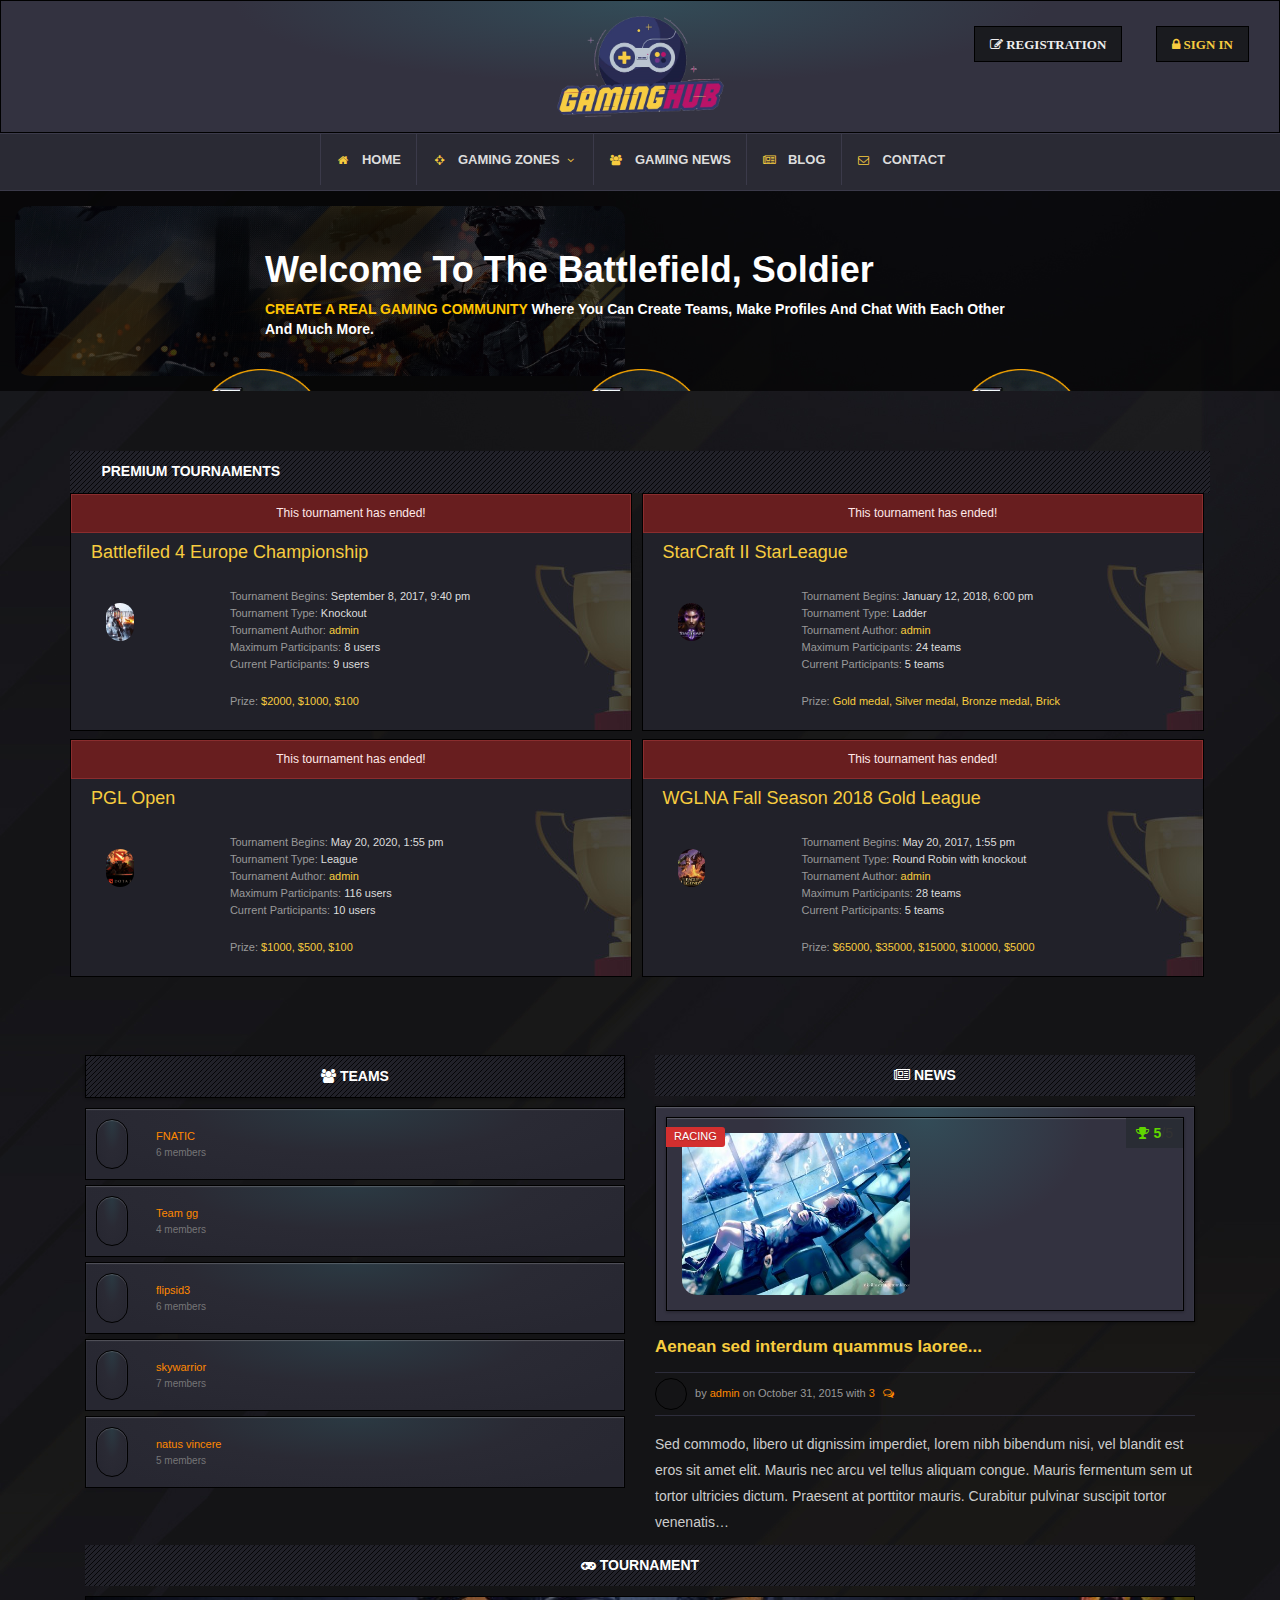
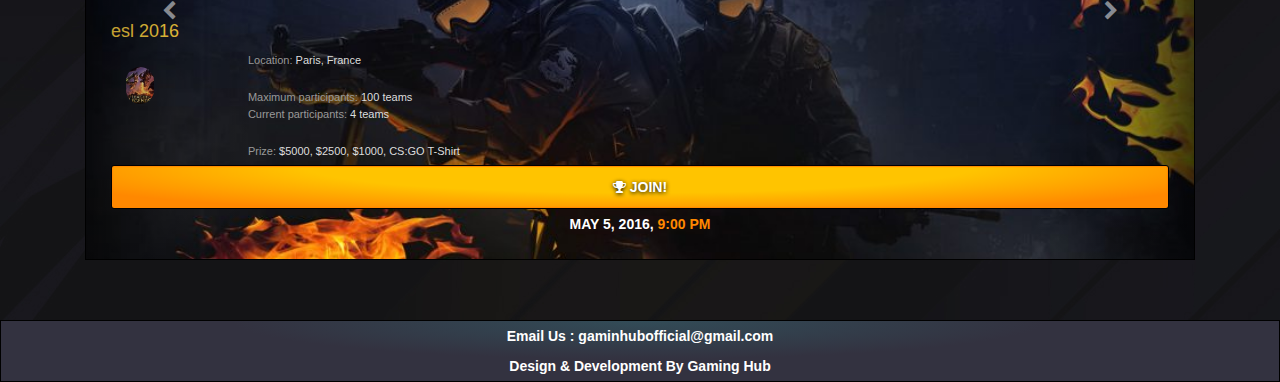
==== commit d0856de7: "contact and blog page html" ====
--- a/index.html
+++ b/index.html
@@ -65,8 +65,8 @@
                                 <li><a href="zone.html"><i class="header-menu-icon fa fa-crosshairs"></i> <span>Gaming Zones</span>
                                         <i class="dropdown-icon fa fa-angle-down"></i></a></li>
                                 <li><a href="news.html"><i class="header-menu-icon fa fa-users"></i> <span>Gaming News</span></a></li>
-                                <li><a href="#"><i class="header-menu-icon fa fa-newspaper-o"></i> <span>Blog</span></a></li>
-                                <li><a href="#"><i class="header-menu-icon fa fa-envelope-o"></i> <span>Contact</span></a></li>
+                                <li><a href="blog.html"><i class="header-menu-icon fa fa-newspaper-o"></i> <span>Blog</span></a></li>
+                                <li><a href="contact.html"><i class="header-menu-icon fa fa-envelope-o"></i> <span>Contact</span></a></li>
                             </ul>
                         </div>
                         <!-- /.navbar-collapse -->
@@ -74,7 +74,6 @@
                     <!-- /.container-fluid -->
                 </nav>
                 <div>
-                </div>
             </div>
         </div>
     </div>
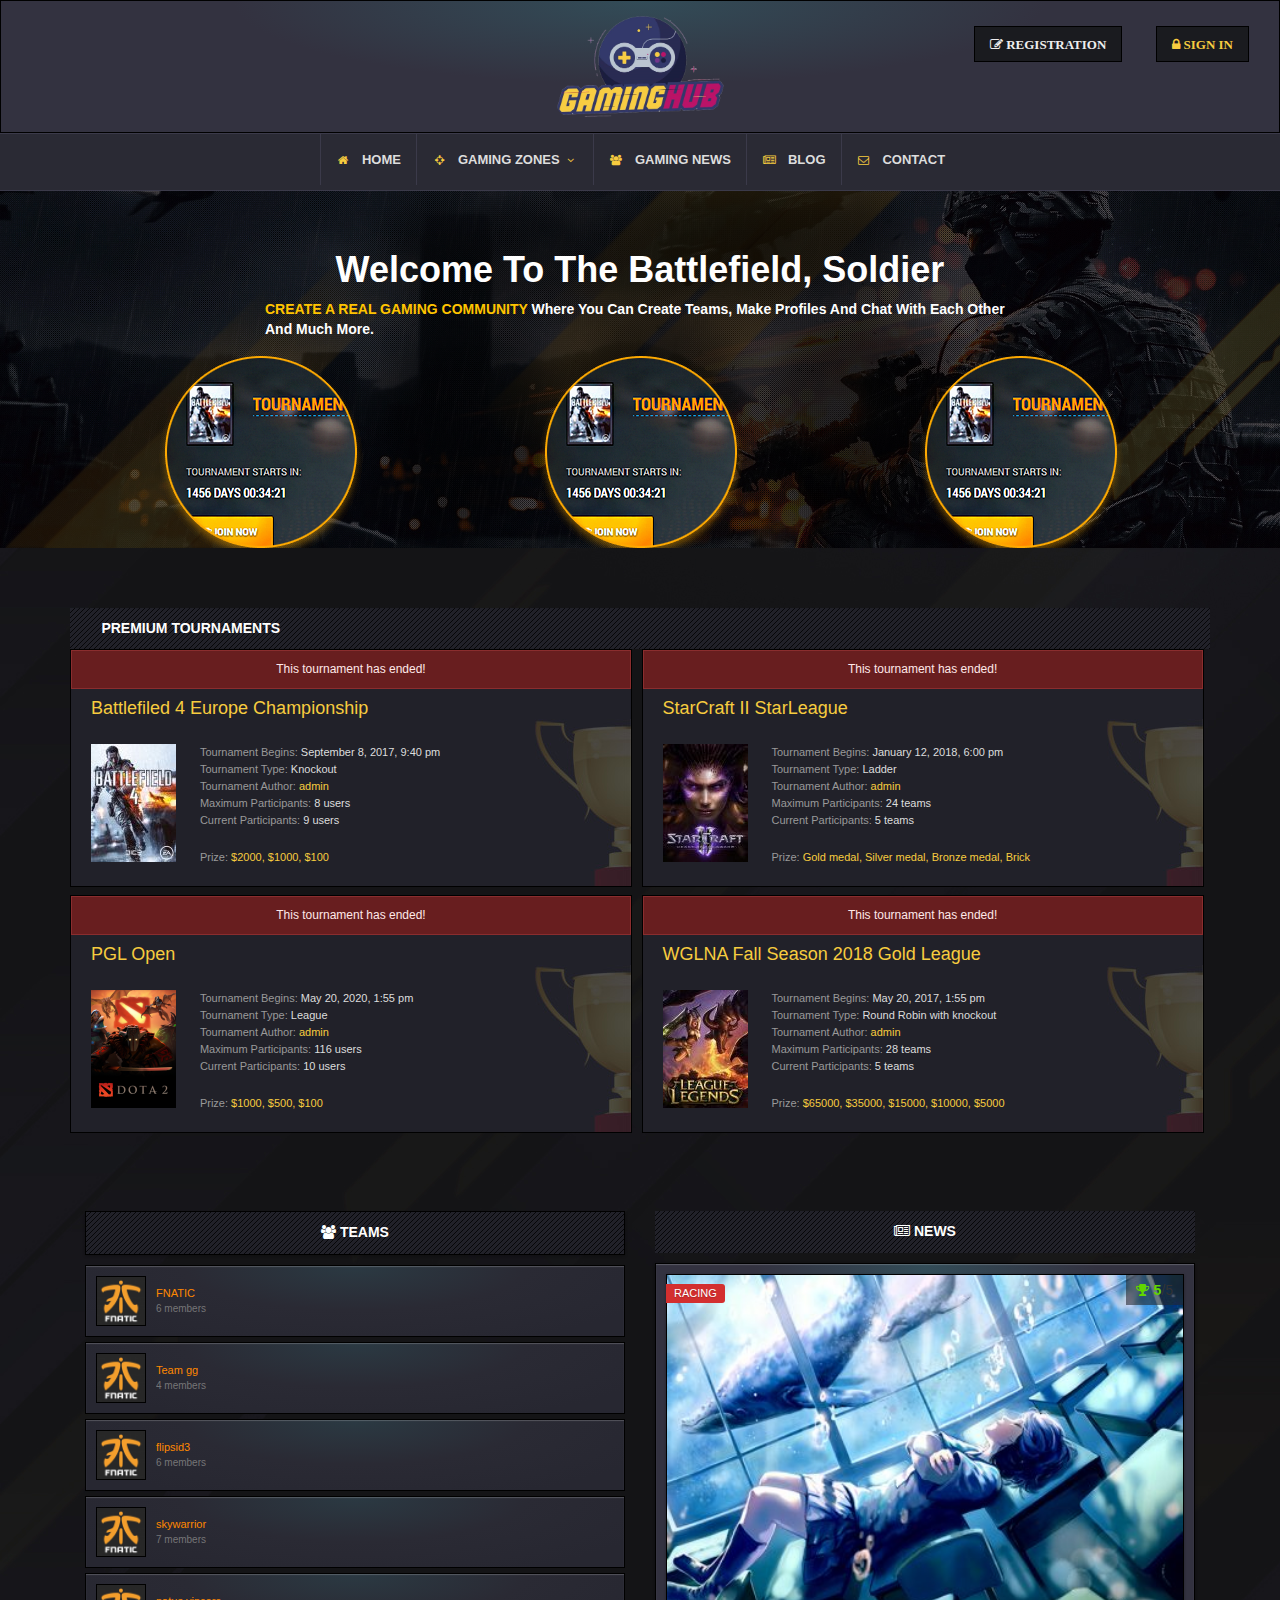
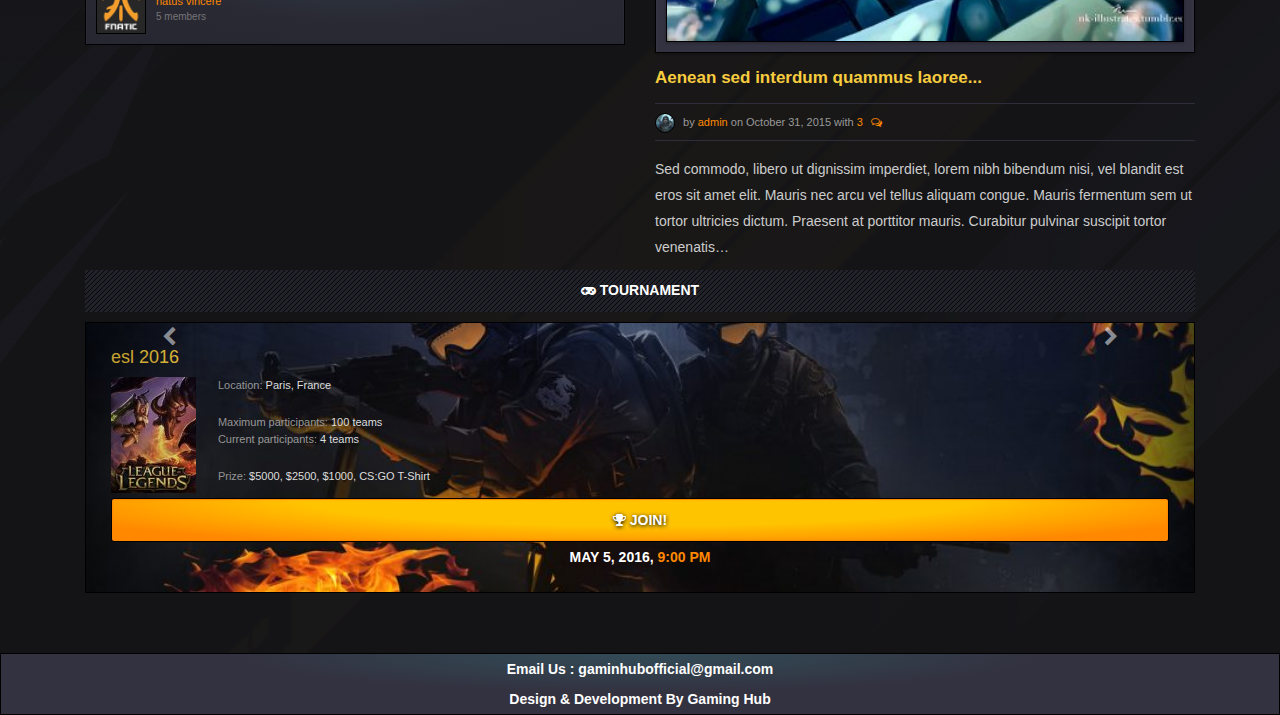
==== commit 7f7d7d6e: "issues resloved" ====
--- a/index.html
+++ b/index.html
@@ -1,425 +1,419 @@
 <!DOCTYPE html>
 <html lang="en">
-
-<head>
-    <meta charset="utf-8">
-    <meta http-equiv="X-UA-Compatible" content="IE=edge">
-    <meta name="viewport" content="width=device-width, initial-scale=1.0">
-    <link rel="shortcut icon" href="img/ico/favicon.png">
-    <title>Gaming Hub</title>
-
-    <!-- Bootstrap core CSS -->
-    <link href="css/bootstrap.css" rel="stylesheet">
-    <link href="css/bootstrap.min.css" rel="stylesheet">
-    <!-- Custom styles for this template -->
-    <link rel="stylesheet" type="text/css" href="style.css">
-    <!-- Custom styles for this template -->
-    <link rel="stylesheet" href="https://maxcdn.bootstrapcdn.com/font-awesome/4.6.3/css/font-awesome.min.css">
-    <link rel="stylesheet" href="css/animate.css">
-    <link rel="stylesheet" href="css/owl.carousel.css">
-    <link rel="stylesheet" type="text/css" href="css/responsive.css">
-    <script src="https://ajax.googleapis.com/ajax/libs/jquery/3.3.1/jquery.min.js"></script>
-    <script src="https://maxcdn.bootstrapcdn.com/bootstrap/3.3.7/js/bootstrap.min.js"></script>
-    <!--EnD -->
-
-
-
-</head>
-
-<body>
-    <!-- NAVBAR -->
-    <div class="Head-logo">
-        <div class="container-fluid">
-            <div class="col-lg-12 col-md-12 no-padding header-back">
-                <div class="col-lg-4 col-md-4"></div>
-                <div class="col-lg-4 col-md-4 text-center">
-                    <img src="img/logo1.png">
-                </div>
-                <div class="col-lg-4 col-md-4">
-                    <div class="head-btns">
-                        <ul>
-                            <li class="reg-btn"><a href="#"><i class="fa fa-pencil-square-o"></i> <span>Registration</span>
-                                </a></li>
-                            <li class="sign-btn"><a href="#"><i class="fa fa-lock"></i> <span>Sign In</span> </a></li>
-                        </ul>
+   <head>
+      <meta charset="utf-8">
+      <meta http-equiv="X-UA-Compatible" content="IE=edge">
+      <meta name="viewport" content="width=device-width, initial-scale=1.0">
+      <link rel="shortcut icon" href="img/ico/favicon.png">
+      <title>Gaming Hub</title>
+      <!-- Bootstrap core CSS -->
+      <link href="css/bootstrap.css" rel="stylesheet">
+      <link href="css/bootstrap.min.css" rel="stylesheet">
+      <!-- Custom styles for this template -->
+      <link rel="stylesheet" type="text/css" href="style.css">
+      <!-- Custom styles for this template -->
+      <link rel="stylesheet" href="https://maxcdn.bootstrapcdn.com/font-awesome/4.6.3/css/font-awesome.min.css">
+      <link rel="stylesheet" href="css/animate.css">
+      <link rel="stylesheet" href="css/owl.carousel.css">
+      <link rel="stylesheet" type="text/css" href="css/responsive.css">
+      <script src="https://ajax.googleapis.com/ajax/libs/jquery/3.3.1/jquery.min.js"></script>
+      <script src="https://maxcdn.bootstrapcdn.com/bootstrap/3.3.7/js/bootstrap.min.js"></script>
+      <!--EnD -->
+   </head>
+   <body>
+      <!-- NAVBAR -->
+       <div class="Head-logo">
+                 <div class="container-fluid">
+                    <div class="col-lg-12 col-md-12 no-padding header-back">
+                       <div class="col-lg-4 col-md-4"></div>
+                       <div class="col-lg-4 col-md-4 text-center">
+                          <img src="img/logo1.png">
+                       </div>
+                       <div class="col-lg-4 col-md-4">
+                          <div class="head-btns">
+                             <ul>
+                                <li class="reg-btn"><a href="#"><i class="fa fa-pencil-square-o"></i> <span>Registration</span>
+                                   </a>
+                                </li>
+                                <li class="sign-btn"><a href="#"><i class="fa fa-lock"></i> <span>Sign In</span> </a></li>
+                             </ul>
+                          </div>
+                       </div>
                     </div>
-                </div>
-            </div>
-            <div class="col-lg-12 col-md-12 col-sm-12 no-padding">
-                <nav class="navbar navbar-default navi navbar-custom">
-                    <div class="container-fluid">
-                        <!-- Brand and toggle get grouped for better mobile display -->
-                        <div class="navbar-header">
-                            <button type="button" class="navbar-toggle collapsed" data-toggle="collapse" data-target="#bs-example-navbar-collapse-1" aria-expanded="false">
+                    <div class="col-lg-12 col-md-12 col-sm-12 no-padding">
+                       <nav class="navbar navbar-default navi navbar-custom">
+                          <div class="container-fluid">
+                             <!-- Brand and toggle get grouped for better mobile display -->
+                             <div class="navbar-header">
+                                <button type="button" class="navbar-toggle collapsed" data-toggle="collapse" data-target="#bs-example-navbar-collapse-1" aria-expanded="false">
                                 <span class="sr-only">Toggle navigation</span>
                                 <span class="icon-bar"></span>
                                 <span class="icon-bar"></span>
                                 <span class="icon-bar"></span>
-                            </button>
-
-                        </div>
-                        <!-- Collect the nav links, forms, and other content for toggling -->
-                        <div class="navbar-collapse collapse header-menu-navigation" id="bs-example-navbar-collapse-1" style="height: 1px;">
-                            <ul class="nav navbar-nav navi header-menu-navigation">
-                                <li><a href="index.html"><i class="header-menu-icon fa fa-home"></i> <span>Home</span></a></li>
-                                <li><a href="zone.html"><i class="header-menu-icon fa fa-crosshairs"></i> <span>Gaming Zones</span>
-                                        <i class="dropdown-icon fa fa-angle-down"></i></a></li>
-                                <li><a href="news.html"><i class="header-menu-icon fa fa-users"></i> <span>Gaming News</span></a></li>
-                                <li><a href="blog.html"><i class="header-menu-icon fa fa-newspaper-o"></i> <span>Blog</span></a></li>
-                                <li><a href="contact.html"><i class="header-menu-icon fa fa-envelope-o"></i> <span>Contact</span></a></li>
-                            </ul>
-                        </div>
-                        <!-- /.navbar-collapse -->
+                                </button>
+                             </div>
+                             <!-- Collect the nav links, forms, and other content for toggling -->
+                             <div class="navbar-collapse collapse header-menu-navigation" id="bs-example-navbar-collapse-1" style="height: 1px;">
+                                <ul class="nav navbar-nav navi header-menu-navigation">
+                                   <li><a href="index.html"><i class="header-menu-icon fa fa-home"></i> <span>Home</span></a></li>
+                                   <li><a href="zone.html"><i class="header-menu-icon fa fa-crosshairs"></i> <span>Gaming Zones</span>
+                                      <i class="dropdown-icon fa fa-angle-down"></i></a>
+                                   </li>
+                                   <li><a href="news.html"><i class="header-menu-icon fa fa-users"></i> <span>Gaming News</span></a></li>
+                                   <li><a href="blog.html"><i class="header-menu-icon fa fa-newspaper-o"></i> <span>Blog</span></a></li>
+                                   <li><a href="contact.html"><i class="header-menu-icon fa fa-envelope-o"></i> <span>Contact</span></a></li>
+                                </ul>
+                             </div>
+                             <!-- /.navbar-collapse -->
+                          </div>
+                          <!-- /.container-fluid -->
+                       </nav>
+                       <div>
+                       </div>
                     </div>
-                    <!-- /.container-fluid -->
-                </nav>
-                <div>
-            </div>
-        </div>
-    </div>
-
-
-    <div class="home-bnnr">
-        <div class="container-fluid no-padding">
-            <div class="bnnr-img">
-                <img src="img/bnnr.png">
-            </div>
-        </div>
-        <div class="bnn-txt">
-            <div class="color">
-                <div class="container">
-                    <div class="row">
-                        <div class="col-lg-2 col-md-2"></div>
-                        <div class="col-lg-8 col-md-8">
-                            <h1>Welcome to the Battlefield, Soldier</h1>
-                            <p><span>Create A Real Gaming Community</span> Where you can create Teams, make Profiles and chat with each other and much more.</p>
-                        </div>
-                        <div class="col-lg-2 col-md-2"></div>
-                        <div class="col-lg-12 col-md-12">
-                            <div class="col-lg-4 col-md-4 col-sm-4">
-                                <div class="quick-img text-center">
-                                    <a href="#">
+                 </div>
+             </div>
+       <div class="home-bnnr">
+                <div class="container-fluid no-padding">
+                   <div class="bnnr-img">
+                      <img src="img/bnnr.png">
+                   </div>
+                </div>
+                <div class="bnn-txt">
+                   <div class="color">
+                      <div class="container">
+                         <div class="row">
+                            <div class="col-lg-2 col-md-2"></div>
+                            <div class="col-lg-8 col-md-8">
+                               <h1>Welcome to the Battlefield, Soldier</h1>
+                               <p><span>Create A Real Gaming Community</span> Where you can create Teams, make Profiles and chat with each other and much more.</p>
+                            </div>
+                            <div class="col-lg-2 col-md-2"></div>
+                            <div class="col-lg-12 col-md-12">
+                               <div class="col-lg-4 col-md-4 col-sm-4">
+                                  <div class="quick-img text-center">
+                                     <a href="#">
                                         <img src="img/bnnr-op.png">
                                         <p>Zone Information</p>
-                                    </a>
-                                </div>
-                            </div>
-                            <div class="col-lg-4 col-md-4 col-sm-4">
-                                <div class="quick-img text-center">
-                                    <a href="#">
+                                     </a>
+                                  </div>
+                               </div>
+                               <div class="col-lg-4 col-md-4 col-sm-4">
+                                  <div class="quick-img text-center">
+                                     <a href="#">
                                         <img src="img/bnnr-op.png">
                                         <p>Zone Information</p>
-                                    </a>
-                                </div>
-                            </div>
-                            <div class="col-lg-4 col-md-4 col-sm-4">
-                                <div class="quick-img text-center">
-                                    <a href="#">
+                                     </a>
+                                  </div>
+                               </div>
+                               <div class="col-lg-4 col-md-4 col-sm-4">
+                                  <div class="quick-img text-center">
+                                     <a href="#">
                                         <img src="img/bnnr-op.png">
                                         <p>Zone Information</p>
-                                    </a>
-                                </div>
-                            </div>
-                        </div>
-                    </div>
+                                     </a>
+                                  </div>
+                               </div>
+                            </div>
+                         </div>
+                      </div>
+                   </div>
                 </div>
-            </div>
-        </div>
-    </div>
-    <div class="mid-sec1">
-        <div class="container">
-            <div class="row">
-                <div class="col-lg-12 col-md-12">
-                    <h3 class="widget-title"><i class="fas fa-gamepad"></i> Premium tournaments</h3>
-                    <ul class="tournaments-list">
+             </div>
+       <div class="mid-sec1">
+            <div class="container">
+               <div class="row">
+                  <div class="col-lg-12 col-md-12">
+                     <h3 class="widget-title"><i class="fas fa-gamepad"></i> Premium tournaments</h3>
+                     <ul class="tournaments-list">
                         <li>
-                            <div class="tournament-finished">This tournament has ended!</div>
-                            <a href="#">
-                                <h4>Battlefiled 4 Europe Championship</h4>
-                            </a>
-                            <div class="tlistimg">
-                                <a href="#"><img alt="img" src="img/bf4.jpg"></a>
-                            </div>
-                            <div class="tlistinfo">
-                                <p><span>Tournament Begins:</span> September 8, 2017, 9:40 pm</p>
-                                <p><span>Tournament Type:</span> Knockout</p>
-                                <p><span>Tournament Author:</span> <a href="#">admin</a></p>
-                                <p><span>Maximum Participants:</span> 8 users</p>
-                                <p><span>Current Participants:</span> 9 users</p>
-                                <br>
-                                <p class="tlistprice"><span>Prize:</span> $2000, $1000, $100</p>
-                            </div>
+                           <div class="tournament-finished">This tournament has ended!</div>
+                           <a href="#">
+                              <h4>Battlefiled 4 Europe Championship</h4>
+                           </a>
+                           <div class="tlistimg">
+                              <a href="#"><img alt="img" src="img/bf4.jpg"></a>
+                           </div>
+                           <div class="tlistinfo">
+                              <p><span>Tournament Begins:</span> September 8, 2017, 9:40 pm</p>
+                              <p><span>Tournament Type:</span> Knockout</p>
+                              <p><span>Tournament Author:</span> <a href="#">admin</a></p>
+                              <p><span>Maximum Participants:</span> 8 users</p>
+                              <p><span>Current Participants:</span> 9 users</p>
+                              <br>
+                              <p class="tlistprice"><span>Prize:</span> $2000, $1000, $100</p>
+                           </div>
                         </li>
                         <li>
-                            <div class="tournament-finished">This tournament has ended!</div>
-                            <a href="#">
-                                <h4>StarCraft II StarLeague</h4>
-                            </a>
-                            <div class="tlistimg">
-                                <a href="#"><img alt="img" src="img/sc2.jpg"></a>
-                            </div>
-                            <div class="tlistinfo">
-                                <p><span>Tournament Begins:</span> January 12, 2018, 6:00 pm</p>
-                                <p><span>Tournament Type:</span> Ladder</p>
-                                <p><span>Tournament Author:</span> <a href="#">admin</a></p>
-                                <p><span>Maximum Participants:</span> 24 teams</p>
-                                <p><span>Current Participants:</span> 5 teams</p>
-                                <br>
-                                <p class="tlistprice"><span>Prize:</span> Gold medal, Silver medal, Bronze medal, Brick</p>
-                            </div>
+                           <div class="tournament-finished">This tournament has ended!</div>
+                           <a href="#">
+                              <h4>StarCraft II StarLeague</h4>
+                           </a>
+                           <div class="tlistimg">
+                              <a href="#"><img alt="img" src="img/sc2.jpg"></a>
+                           </div>
+                           <div class="tlistinfo">
+                              <p><span>Tournament Begins:</span> January 12, 2018, 6:00 pm</p>
+                              <p><span>Tournament Type:</span> Ladder</p>
+                              <p><span>Tournament Author:</span> <a href="#">admin</a></p>
+                              <p><span>Maximum Participants:</span> 24 teams</p>
+                              <p><span>Current Participants:</span> 5 teams</p>
+                              <br>
+                              <p class="tlistprice"><span>Prize:</span> Gold medal, Silver medal, Bronze medal, Brick</p>
+                           </div>
                         </li>
                         <li>
-                            <div class="tournament-finished">This tournament has ended!</div>
-                            <a href="#">
-                                <h4>PGL Open</h4>
-                            </a>
-                            <div class="tlistimg">
-                                <a href="#"><img alt="img" src="img/dota.jpg"></a>
-                            </div>
-                            <div class="tlistinfo">
-                                <p><span>Tournament Begins:</span> May 20, 2020, 1:55 pm</p>
-                                <p><span>Tournament Type:</span> League</p>
-                                <p><span>Tournament Author:</span> <a href="#">admin</a></p>
-                                <p><span>Maximum Participants:</span> 116 users</p>
-                                <p><span>Current Participants:</span> 10 users</p>
-                                <br>
-                                <p class="tlistprice"><span>Prize:</span> $1000, $500, $100</p>
-                            </div>
+                           <div class="tournament-finished">This tournament has ended!</div>
+                           <a href="#">
+                              <h4>PGL Open</h4>
+                           </a>
+                           <div class="tlistimg">
+                              <a href="#"><img alt="img" src="img/dota.jpg"></a>
+                           </div>
+                           <div class="tlistinfo">
+                              <p><span>Tournament Begins:</span> May 20, 2020, 1:55 pm</p>
+                              <p><span>Tournament Type:</span> League</p>
+                              <p><span>Tournament Author:</span> <a href="#">admin</a></p>
+                              <p><span>Maximum Participants:</span> 116 users</p>
+                              <p><span>Current Participants:</span> 10 users</p>
+                              <br>
+                              <p class="tlistprice"><span>Prize:</span> $1000, $500, $100</p>
+                           </div>
                         </li>
                         <li>
-                            <div class="tournament-finished">This tournament has ended!</div>
-                            <a href="#">
-                                <h4>WGLNA Fall Season 2018 Gold League</h4>
-                            </a>
-                            <div class="tlistimg">
-                                <a href="#"><img alt="img" src="img/lol.jpg"></a>
-                            </div>
-                            <div class="tlistinfo">
-                                <p><span>Tournament Begins:</span> May 20, 2017, 1:55 pm</p>
-                                <p><span>Tournament Type:</span> Round Robin with knockout</p>
-                                <p><span>Tournament Author:</span> <a href="#">admin</a></p>
-                                <p><span>Maximum Participants:</span> 28 teams</p>
-                                <p><span>Current Participants:</span> 5 teams</p>
-                                <br>
-                                <p class="tlistprice"><span>Prize:</span> $65000, $35000, $15000, $10000, $5000</p>
-                            </div>
+                           <div class="tournament-finished">This tournament has ended!</div>
+                           <a href="#">
+                              <h4>WGLNA Fall Season 2018 Gold League</h4>
+                           </a>
+                           <div class="tlistimg">
+                              <a href="#"><img alt="img" src="img/lol.jpg"></a>
+                           </div>
+                           <div class="tlistinfo">
+                              <p><span>Tournament Begins:</span> May 20, 2017, 1:55 pm</p>
+                              <p><span>Tournament Type:</span> Round Robin with knockout</p>
+                              <p><span>Tournament Author:</span> <a href="#">admin</a></p>
+                              <p><span>Maximum Participants:</span> 28 teams</p>
+                              <p><span>Current Participants:</span> 5 teams</p>
+                              <br>
+                              <p class="tlistprice"><span>Prize:</span> $65000, $35000, $15000, $10000, $5000</p>
+                           </div>
                         </li>
-                    </ul>
+                     </ul>
+                  </div>
+               </div>
+            </div>
+         </div>
+       <div class="mid-sec2">
+                <div class="container">
+                   <div class="col-lg-6 teams">
+                      <div class="main-content-title">
+                         <h3 class="widget-title text-center"><i class="fa fa-group"></i> teams</h3>
+                      </div>
+                      <!-- teams list -->
+                      <ul class="teams-list">
+                         <!-- single team -->
+                         <li class="single-team">
+                            <div class="team-avatar">
+                               <a href="#"><img src="img/teams.png" alt="teamAvatar" class="avarar"></a>
+                            </div>
+                            <div class="team-text">
+                               <a href="#">FNATIC</a>
+                               <span class="team-member">6 members</span>
+                            </div>
+                            <div class="clearfix"></div>
+                         </li>
+                         <!-- single team -->
+                         <li class="single-team">
+                            <div class="team-avatar">
+                               <a href="#"><img src="img/teams.png" alt="teamAvatar" class="avarar"></a>
+                            </div>
+                            <div class="team-text">
+                               <a href="#">Team gg</a>
+                               <span class="team-member">4 members</span>
+                            </div>
+                            <div class="clearfix"></div>
+                         </li>
+                         <!-- single team -->
+                         <li class="single-team">
+                            <div class="team-avatar">
+                               <a href="#"><img src="img/teams.png" alt="teamAvatar" class="avarar"></a>
+                            </div>
+                            <div class="team-text">
+                               <a href="#">flipsid3</a>
+                               <span class="team-member">6 members</span>
+                            </div>
+                            <div class="clearfix"></div>
+                         </li>
+                         <!-- single team -->
+                         <li class="single-team">
+                            <div class="team-avatar">
+                               <a href="#"><img src="img/teams.png" alt="teamAvatar" class="avarar"></a>
+                            </div>
+                            <div class="team-text">
+                               <a href="#">skywarrior</a>
+                               <span class="team-member">7 members</span>
+                            </div>
+                            <div class="clearfix"></div>
+                         </li>
+                         <!-- single team -->
+                         <li class="single-team">
+                            <div class="team-avatar">
+                               <a href="#"><img src="img/teams.png" alt="teamAvatar" class="avarar"></a>
+                            </div>
+                            <div class="team-text">
+                               <a href="#">natus vincere</a>
+                               <span class="team-member">5 members</span>
+                            </div>
+                            <div class="clearfix"></div>
+                         </li>
+                      </ul>
+                   </div>
+                   <div class="col-lg-6 teams">
+                      <div class="single-post">
+                         <h3 class="widget-title text-center"><i class="fa fa-newspaper-o"></i> NEWS</h3>
+                         <div class="thumbnail-wrapper">
+                            <a href="#" class="single-post-img"><img src="img/singalpostmain.jpg" alt="thumb"></a>
+                            <a href="#" class="category-link racing">Racing</a>
+                            <span class="post-rating"><b class="racing-color"><i class="fa fa-trophy"></i>5</b>/5</span>
+                         </div>
+                         <h4 class="news-title"><a href="#">Aenean sed interdum quammus laoree...</a></h4>
+                         <p class="post-meta">
+                            <img src="img/singalpostinner.jpg" alt="author"> by <a href=".#">admin</a> on October 31, 2015 with
+                            <a href="#">3 <i class="fa fa-comments-o"></i></a>
+                         </p>
+                         <p class="post-text">Sed commodo, libero ut dignissim imperdiet, lorem nibh bibendum nisi, vel blandit est eros sit amet elit. Mauris nec arcu vel tellus aliquam congue. Mauris fermentum sem ut tortor ultricies dictum. Praesent at porttitor mauris. Curabitur
+                            pulvinar suscipit tortor venenatis…
+                         </p>
+                      </div>
+                   </div>
                 </div>
-            </div>
-        </div>
-    </div>
-    <div class="mid-sec2">
-        <div class="container">
-            <div class="col-lg-6 teams">
-
-                <div class="main-content-title">
-                    <h3 class="widget-title text-center"><i class="fa fa-group"></i> teams</h3>
-                </div>
-                <!-- teams list -->
-                <ul class="teams-list">
-                    <!-- single team -->
-                    <li class="single-team">
-                        <div class="team-avatar">
-                            <a href="#"><img src="img/teams.png" alt="teamAvatar" class="avarar"></a>
-                        </div>
-                        <div class="team-text">
-                            <a href="#">FNATIC</a>
-                            <span class="team-member">6 members</span>
-                        </div>
-                        <div class="clearfix"></div>
-                    </li>
-                    <!-- single team -->
-                    <li class="single-team">
-                        <div class="team-avatar">
-                            <a href="#"><img src="img/teams.png" alt="teamAvatar" class="avarar"></a>
-                        </div>
-                        <div class="team-text">
-                            <a href="#">Team gg</a>
-                            <span class="team-member">4 members</span>
-                        </div>
-                        <div class="clearfix"></div>
-                    </li>
-                    <!-- single team -->
-                    <li class="single-team">
-                        <div class="team-avatar">
-                            <a href="#"><img src="img/teams.png" alt="teamAvatar" class="avarar"></a>
-                        </div>
-                        <div class="team-text">
-                            <a href="#">flipsid3</a>
-                            <span class="team-member">6 members</span>
-                        </div>
-                        <div class="clearfix"></div>
-                    </li>
-                    <!-- single team -->
-                    <li class="single-team">
-                        <div class="team-avatar">
-                            <a href="#"><img src="img/teams.png" alt="teamAvatar" class="avarar"></a>
-                        </div>
-                        <div class="team-text">
-                            <a href="#">skywarrior</a>
-                            <span class="team-member">7 members</span>
-                        </div>
-                        <div class="clearfix"></div>
-                    </li>
-                    <!-- single team -->
-                    <li class="single-team">
-                        <div class="team-avatar">
-                            <a href="#"><img src="img/teams.png" alt="teamAvatar" class="avarar"></a>
-                        </div>
-                        <div class="team-text">
-                            <a href="#">natus vincere</a>
-                            <span class="team-member">5 members</span>
-                        </div>
-                        <div class="clearfix"></div>
-                    </li>
-                </ul>
-            </div>
-            <div class="col-lg-6 teams">
-                <div class="single-post">
-
-                    <h3 class="widget-title text-center"><i class="fa fa-newspaper-o"></i> NEWS</h3>
-                    <div class="thumbnail-wrapper">
-                        <a href="#" class="single-post-img"><img src="img/singalpostmain.jpg" alt="thumb"></a>
-                        <a href="#" class="category-link racing">Racing</a>
-                        <span class="post-rating"><b class="racing-color"><i class="fa fa-trophy"></i>5</b>/5</span>
-                    </div>
-                    <h4 class="news-title"><a href="#">Aenean sed interdum quammus laoree...</a></h4>
-                    <p class="post-meta">
-                        <img src="img/singalpostinner.jpg" alt="author"> by <a href=".#">admin</a> on October 31, 2015 with
-                        <a href="#">3 <i class="fa fa-comments-o"></i></a>
-                    </p>
-                    <p class="post-text">Sed commodo, libero ut dignissim imperdiet, lorem nibh bibendum nisi, vel blandit est eros sit amet elit. Mauris nec arcu vel tellus aliquam congue. Mauris fermentum sem ut tortor ultricies dictum. Praesent at porttitor mauris. Curabitur
-                        pulvinar suscipit tortor venenatis…</p>
-                </div>
-            </div>
-        </div>
-        <div class="container">
-            <div class="col-lg-12 teams">
-                <h3 class="widget-title text-center"><i class="fa fa-gamepad"></i> Tournament</h3>
-                <!-- tournment slider -->
-                <div id="atn-sidebar-carousel" class="carousel slide" data-ride="carousel">
-                    <!-- Wrapper for slides -->
-                    <div class="carousel-inner" role="listbox">
-                        <!-- single tournament -->
-                        <div class="item carousel-tournament active">
-                            <div class="single-tournament">
-                                <div class="carousel-tournament-info">
-                                    <a href="#">
+                <div class="container">
+                   <div class="col-lg-12 teams">
+                      <h3 class="widget-title text-center"><i class="fa fa-gamepad"></i> Tournament</h3>
+                      <!-- tournment slider -->
+                      <div id="atn-sidebar-carousel" class="carousel slide" data-ride="carousel">
+                         <!-- Wrapper for slides -->
+                         <div class="carousel-inner" role="listbox">
+                            <!-- single tournament -->
+                            <div class="item carousel-tournament active">
+                               <div class="single-tournament">
+                                  <div class="carousel-tournament-info">
+                                     <a href="#">
                                         <h4>esl 2016</h4>
-                                    </a>
-                                    <div class="tournament-image">
+                                     </a>
+                                     <div class="tournament-image">
                                         <a href="#"><img src="img/slider-inner.jpg"></a>
-                                    </div>
-                                    <div class="tournament-text">
+                                     </div>
+                                     <div class="tournament-text">
                                         <p><span>Location: </span>Paris, France</p>
                                         <br>
                                         <p><span>Maximum participants:</span> 100 teams</p>
                                         <p><span>Current participants:</span> 4 teams</p>
                                         <br>
                                         <p class="tournament-prize"><span>Prize:</span> $5000, $2500, $1000, CS:GO T-Shirt</p>
-                                    </div>
-                                </div>
-                                <div class="tournament-join">
-                                    <a href="#">
-                                        <i class="fa fa-trophy"></i> Join!
-                                    </a>
-                                </div>
-                                <div class="tournament-date">
-                                    <p>May 5, 2016, <span>9:00 pm</span></p>
-                                </div>
-                            </div>
-                        </div>
-                        <!-- single tournament -->
-                        <div class="item carousel-tournament">
-                            <div class="single-tournament">
-                                <div class="carousel-tournament-info">
-                                    <a href="#">
+                                     </div>
+                                  </div>
+                                  <div class="tournament-join">
+                                     <a href="#">
+                                     <i class="fa fa-trophy"></i> Join!
+                                     </a>
+                                  </div>
+                                  <div class="tournament-date">
+                                     <p>May 5, 2016, <span>9:00 pm</span></p>
+                                  </div>
+                               </div>
+                            </div>
+                            <!-- single tournament -->
+                            <div class="item carousel-tournament">
+                               <div class="single-tournament">
+                                  <div class="carousel-tournament-info">
+                                     <a href="#">
                                         <h4>LOL RANDOMZ @ COMIC CON</h4>
-                                    </a>
-                                    <div class="tournament-image">
+                                     </a>
+                                     <div class="tournament-image">
                                         <a href="#"><img src="img/slider-inner.jpg"></a>
-                                    </div>
-                                    <div class="tournament-text">
+                                     </div>
+                                     <div class="tournament-text">
                                         <p><span>Location: </span>Server: 99.168.0.1</p>
                                         <br>
                                         <p><span>Maximum participants:</span> 128 teams</p>
                                         <p><span>Current participants:</span> 4 teams</p>
                                         <br>
                                         <p class="tournament-prize"><span>Prize:</span> $5000, $2500, $1000, CS:GO T-Shirt</p>
-                                    </div>
-                                </div>
-                                <div class="tournament-join">
-                                    <a href="#">
-                                        <i class="fa fa-trophy"></i> Join!
-                                    </a>
-                                </div>
-                                <div class="tournament-date">
-                                    <p>May 5, 2016, <span>9:00 pm</span></p>
-                                </div>
-                            </div>
-                        </div>
-                        <!-- single tournament -->
-                        <div class="item carousel-tournament">
-                            <div class="single-tournament">
-                                <div class="carousel-tournament-info">
-                                    <a href="#">
+                                     </div>
+                                  </div>
+                                  <div class="tournament-join">
+                                     <a href="#">
+                                     <i class="fa fa-trophy"></i> Join!
+                                     </a>
+                                  </div>
+                                  <div class="tournament-date">
+                                     <p>May 5, 2016, <span>9:00 pm</span></p>
+                                  </div>
+                               </div>
+                            </div>
+                            <!-- single tournament -->
+                            <div class="item carousel-tournament">
+                               <div class="single-tournament">
+                                  <div class="carousel-tournament-info">
+                                     <a href="#">
                                         <h4>ELECTRONIC SPORTS WORLD CUP 2018</h4>
-                                    </a>
-                                    <div class="tournament-image">
+                                     </a>
+                                     <div class="tournament-image">
                                         <a href="#"><img src="img/slider-inner.jpg"></a>
-                                    </div>
-                                    <div class="tournament-text">
+                                     </div>
+                                     <div class="tournament-text">
                                         <p><span>Location: </span>Paris, France</p>
                                         <br>
                                         <p><span>Maximum participants:</span> 48 teams</p>
                                         <p><span>Current participants:</span> 4 teams</p>
                                         <br>
                                         <p class="tournament-prize"><span>Prize:</span> $5000, $2500, $1000, CS:GO T-Shirt</p>
-                                    </div>
-                                </div>
-                                <div class="tournament-join">
-                                    <a href="#">
-                                        <i class="fa fa-trophy"></i> Join!
-                                    </a>
-                                </div>
-                                <div class="tournament-date">
-                                    <p>May 5, 2016, <span>9:00 pm</span></p>
-                                </div>
-                            </div>
-                        </div>
-                        <!-- Left and right controls -->
-                        <a class="left carousel-control" href="#atn-sidebar-carousel" role="button" data-slide="prev">
+                                     </div>
+                                  </div>
+                                  <div class="tournament-join">
+                                     <a href="#">
+                                     <i class="fa fa-trophy"></i> Join!
+                                     </a>
+                                  </div>
+                                  <div class="tournament-date">
+                                     <p>May 5, 2016, <span>9:00 pm</span></p>
+                                  </div>
+                               </div>
+                            </div>
+                            <!-- Left and right controls -->
+                            <a class="left carousel-control" href="#atn-sidebar-carousel" role="button" data-slide="prev">
                             <span class="fa fa-chevron-left" aria-hidden="true"></span>
                             <span class="sr-only">Previous</span>
-                        </a>
-                        <a class="right carousel-control" href="#atn-sidebar-carousel" role="button" data-slide="next">
+                            </a>
+                            <a class="right carousel-control" href="#atn-sidebar-carousel" role="button" data-slide="next">
                             <span class="fa fa-chevron-right" aria-hidden="true"></span>
                             <span class="sr-only">Next</span>
-                        </a>
-                    </div>
+                            </a>
+                         </div>
+                      </div>
+                   </div>
                 </div>
+             </div>
+       <div class="footr footer-back">
+            <div class="container">
+               <div class="row">
+                  <div class="col-lg-12 col-md-12 col-sm-12 col-xs-12">
+                     <div class="ftr-email text-center">
+                        <p>Email Us : gaminhubofficial@gmail.com</p>
+                     </div>
+                  </div>
+                  <div class="col-lg-12 col-md-12 col-sm-12 col-xs-12">
+                     <div class="ftr-copy text-center">
+                        <p>Design & Development By Gaming Hub</p>
+                     </div>
+                  </div>
+               </div>
             </div>
-        </div>
-    </div>
-    <div class="footr footer-back">
-        <div class="container">
-            <div class="row">
-                <div class="col-lg-12 col-md-12 col-sm-12 col-xs-12">
-                    <div class="ftr-email text-center">
-                        <p>Email Us : gaminhubofficial@gmail.com</p>
-                    </div>
-                </div>
-                <div class="col-lg-12 col-md-12 col-sm-12 col-xs-12">
-                    <div class="ftr-copy text-center">
-                        <p>Design & Development By Gaming Hub</p>
-                    </div>
-                </div>
-            </div>
-        </div>
-    </div>
-    <style>
-        .color {
-            padding: 3% 0;
-        }
-    </style>+         </div>
+      <style>
+         .color {
+         padding: 3% 0;
+         }
+      </style>
+
--- a/style.css
+++ b/style.css
@@ -1,51 +1,44 @@
 /********** Header **********/
 
-body {
-    background-image: url(img/tpbg.jpg);
-}
 
-.no-padding {
+	 body{
+		 background-image:url(img/tpbg.jpg);
+		 
+	 }
+	 .no-padding {
     padding-right: 0 !important;
     padding-left: 0 !important;
 }
-
-.text-center {
-    text-align: center;
-}
-
-.header-back,
-.footer-back {
-    background-color: #1d1d1d;
-    border: 1px solid #000;
-    background-image: radial-gradient(ellipse farthest-corner at center 0px, #31a2a6 -150%, #333240 45%, #333240 85%);
-    z-index: 1000;
-}
-
-.Head-logo img {
+	 .text-center{
+		text-align: center;
+	 }
+	 .header-back, .footer-back{
+		background-color: #1d1d1d;
+		border: 1px solid #000;
+		background-image: radial-gradient(ellipse farthest-corner at center 0px,#31a2a6 -150%,#333240 45%,#333240 85%);
+		z-index: 1000;
+	 }
+	 .Head-logo img {
     width: 100%;
     height: auto;
     max-width: 50%;
     padding: 15px 15px;
     border-radius: 30px;
 }
-
-.head-btns {
-    text-align: right;
-}
-
-.head-btns ul {
-    list-style: none;
-    padding: 0;
-}
-
-.head-btns li {
-    width: 100%;
-    display: inline;
-    margin: 0 15px 0 15px;
-    text-align: right;
-}
-
-.reg-btn a {
+	.head-btns{
+		    text-align: right;
+	}
+	.head-btns ul {
+		list-style: none;
+		padding: 0;
+	}
+	.head-btns li {
+		width: 100%;
+		display: inline;
+		margin: 0 15px 0 15px;
+		    text-align: right;
+	}
+	.reg-btn a {
     top: 5px;
     position: relative;
     padding: 9px 15px 9px 15px!important;
@@ -62,8 +55,7 @@
     margin-top: 20px;
     line-height: 18px;
 }
-
-.sign-btn a {
+	.sign-btn a {
     top: 5px;
     position: relative;
     padding: 9px 15px 9px 15px!important;
@@ -80,7 +72,6 @@
     margin-top: 20px;
     line-height: 18px;
 }
-
 .navbar-custom {
     padding: 0;
     -webkit-border-radius: 0;
@@ -92,9 +83,8 @@
     text-align: center;
     border-top: 1px solid #3B3A4A;
     box-shadow: none;
-    margin: 0;
-}
-
+	margin: 0;
+}
 .navbar-custom a {
     position: static;
     padding: 13px 20px;
@@ -110,7 +100,6 @@
     border-left: 1px solid #3B3A4A;
     text-align: left;
 }
-
 .navbar-custom ul li a i {
     vertical-align: middle;
     width: 1.3em;
@@ -118,7 +107,6 @@
     color: #f7cc3f;
     font-size: 11px;
 }
-
 .navbar-custom span {
     margin-left: 0.6em;
     display: inline-block;
@@ -127,520 +115,427 @@
     text-transform: uppercase;
     font-size: 13px;
 }
-
 .header-menu-navigation {
     display: inline-block;
     float: none;
 }
-
-
 /****************************/
-
 
 /*************** Home *******************/
 
-.bnnr-img img {
-    width: 100%;
-    height: auto;
-}
-
-.home-bnnr {
-    width: 100%;
-    position: relative;
-    overflow: hidden;
-}
-
-.bnn-txt {
-    overflow: hidden;
-    width: 100%;
-    position: absolute;
-    top: 0;
-}
-
-.bnn-txt h1 {
-    color: #fff;
-    font-weight: 600;
-    text-transform: capitalize;
-}
-
-.bnn-txt p {
-    color: #fff;
-    text-transform: capitalize;
-    font-weight: 700;
-}
-
-.bnn-txt span {
-    color: #ffc400;
-    text-transform: uppercase;
-}
-
-.color {
-    background-color: #000000a3;
-    padding: 0 0;
-}
-
-.text-center {
-    text-align: center;
-}
-
-.quick-img {
-    width: 100%;
-    margin: 0 0;
-}
-
-h3.widget-title {
-    font-size: 14px;
-    text-transform: uppercase;
-    padding: 13px 17px;
-    z-index: 99999;
-    margin: 0;
-    background: url(img/stripe.png) top left #212129;
-    color: #fff;
-    font-weight: 800;
-}
-
-.tournaments-list {
-    list-style: none;
-    padding: 0px;
-    margin-top: 0px;
-}
-
-.tournaments-list li {
-    margin-right: .5%;
-    margin-left: 0%;
-    width: 49.75%;
-    padding-bottom: 70px;
-    list-style: none;
-    padding: 20px;
-    background: url(img/tlistcup.jpg) right bottom no-repeat #212129;
-    position: relative;
-    width: 49.3%;
-    margin-bottom: 0.7%;
-    min-height: 185px;
-    border: 1px solid black;
-    display: inline-block;
-}
-
-.tournament-finished {
-    position: relative;
-    top: 0px;
-    /* width: 100%; */
-    margin: -20px -20px 10px -20px;
-    z-index: 1111;
-    text-align: center;
-    background: rgb(104, 30, 31);
-    padding: 10px;
-    color: #ffe8e8;
-    font-size: 12px;
-    border: 1px solid #8a2d2e;
-    left: 0px;
-}
-
-a {
-    text-decoration: none;
-    transition: all .35s ease-in-out;
-    -moz-transition: all .35s ease-in-out;
-    -webkit-transition: all .35s ease-in-out;
-    -o-transition: all .35s ease-in-out;
-    cursor: pointer;
-    outline: 0!important;
-    color: #f7cc3f;
-}
-
-.tournaments-list li>a {
-    display: block;
-    position: relative;
-    z-index: 2;
-}
-
-.tournaments-list h4 {
-    margin-bottom: 25px;
-    margin-top: 10px !important;
-    padding-top: 0px;
-    font-size: 18px;
-    -webkit-transition: linear .3s;
-    -moz-transition: linear .3s;
-    -ms-transition: linear .3s;
-    -o-transition: linear .3s;
-    transition: linear .3s;
-}
-
-.tlistimg,
-.tlistinfo,
-.tlistjoin {
-    display: inline-block;
-    vertical-align: top;
-    z-index: 2;
-    position: relative;
-}
-
-.tlistinfo {
-    padding-left: 20px;
-    max-width: 70%;
-}
-
-.tournaments-list p,
-.tournamentCarousel p,
-.tournaments_block_single .tlistinfo p {
-    margin-bottom: 0px;
-    font-size: 11px;
-    line-height: 17px;
-    margin-top: 0px;
-    color: #dddddd;
-}
-
-.tournaments-list p span,
-.tournamentCarousel p span,
-.tournaments_block_single .tlistinfo p span {
-    color: #999999;
-}
-
-.tournaments-list p.tlistprice,
-.tournamentCarousel .nextmatch_wrap .tlistprice {
-    color: #f7cc3f;
-}
-
-.mid-sec1,
-.mid-sec2,
-mid-sec3 {
-    width: 100%;
-    overflow: hidden;
-    margin: 60px 0;
-}
-
-.main-content-title {
-    background-color: #1d1d1d;
-    border: 1px solid #000;
-    background-image: -webkit-linear-gradient(bottom, #1a1b1f, #2a2a34);
-    background-image: -moz-linear-gradient(bottom, #1a1b1f, #2a2a34);
-    background-image: -o-linear-gradient(bottom, #1a1b1f, #2a2a34);
-    background-image: radial-gradient(ellipse farthest-corner at center 0px, #31a2a6 -150%, #333240 45%, #333240 85%);
-    -webkit-box-shadow: 0 1px 3px rgba(0, 0, 0, .3), inset 0 1px 1px rgba(255, 255, 255, .2);
-    -moz-box-shadow: 0 1px 3px rgba(0, 0, 0, .3), inset 0 1px 1px rgba(255, 255, 255, .2);
-    box-shadow: 0 1px 3px rgba(0, 0, 0, .3), inset 0 1px 1px rgba(255, 255, 255, .2);
-}
-
-.teams-list {
-    margin-top: 10px;
-    padding: 0;
-}
-
-.teams-list .single-team {
-    padding: 10px;
-    margin-bottom: 5px;
-    background: #212528;
-    color: #888;
-    font-size: 11px;
-    border-radius: 0;
-    position: relative;
-    display: block;
-    -webkit-box-shadow: inset 0 1px 1px rgba(255, 255, 255, .2);
-    -moz-box-shadow: inset 0 1px 1px rgba(255, 255, 255, .2);
-    box-shadow: inset 0 1px 1px rgba(255, 255, 255, .2);
-    border: 1px solid #000;
-    background-image: radial-gradient(ellipse farthest-corner at center 0px, #31a2a6 -300%, #2A2A34 45%, #272731 85%);
-}
-
-.single-team .team-avatar {
-    float: left;
-}
-
-.single-team .team-avatar img {
-    -webkit-box-shadow: inset 0 1px 1px rgba(255, 255, 255, .2);
-    -moz-box-shadow: inset 0 1px 1px rgba(255, 255, 255, .2);
-    box-shadow: inset 0 1px 1px rgba(255, 255, 255, .2);
-    border: 1px solid #000;
-    width: 50px;
-    height: 50px;
-    background-image: radial-gradient(ellipse farthest-corner at center 0px, #31a2a6 -300%, #2A2A34 45%, #272731 85%);
-}
-
-.team-text {
-    float: left;
-    padding-left: 10px;
-    margin-top: 10px;
-}
-
-.team-text a {
-    display: block;
-    color: #ff8800;
-}
-
-.team-text span {
-    opacity: .8;
-    font-size: 10px;
-}
-
-
-/*****slider**/
-
-#atn-sidebar-carousel {
-    margin-top: 10px;
-    border: 1px solid #000;
-}
-
-.carousel-tournament {
-    padding: 15px 25px 15px 25px;
-    margin: 0;
-    width: 100%;
-    background: url(img/slider-hm.jpg) center no-repeat;
-    background-size: cover;
-}
-
-#atn-sidebar-carousel .single-tournament {
-    background: none;
-    width: 100%;
-    border: none;
-    padding: 0;
-    margin: 0;
-}
-
-.tournament-text {
-    padding-left: 18px;
-}
-
-.tournament-image,
-.tournament-text {
-    display: inline-block;
-    vertical-align: top;
-    position: relative;
-}
-
-.tournament-text p {
-    margin-bottom: 0px;
-    font-size: 11px;
-    line-height: 17px;
-    margin-top: 0px;
-    color: #ddd;
-}
-
-.tournament-text p span {
-    color: #999;
-}
-
-.carousel-tournament .tournament-join a {
-    width: 100%;
-    text-align: center;
-}
-
-.tournament-join a {
-    padding: 11px 30px !important;
-    text-shadow: 0px 1px 4px black;
-    font-size: 14px;
-    color: #FFF;
-    text-transform: uppercase;
-    font-weight: 900;
-    display: inline-block;
-    margin-top: 5px;
-    position: relative;
-    border-radius: 3px;
-    z-index: 1;
-    border: 1px solid #000;
-    overflow: hidden;
-    cursor: pointer;
-    transition: all .35s ease-in-out;
-    -moz-transition: all .35s ease-in-out;
-    -webkit-transition: all .35s ease-in-out;
-    -o-transition: all .35s ease-in-out;
-    -webkit-box-shadow: 0 1px 2px rgba(0, 0, 0, 0), inset 0 0 1px 1px #ff8800;
-    -moz-box-shadow: 0 1px 2px rgba(0, 0, 0, 0), inset 0 0 1px 1px #ff8800;
-    box-shadow: 0 1px 2px rgba(0, 0, 0, 0), inset 0 0 1px 1px #ff8800;
-    background-image: -webkit-radial-gradient(ellipse farthest-corner at center 0px, #ffc400 -150%, #ffc400 45%, #ff8800 85%);
-    background-image: -o-radial-gradient(ellipse farthest-corner at center 0px, #ffc400 -150%, #ffc400 45%, #ff8800 85%);
-    background-image: -moz-radial-gradient(ellipse farthest-corner at center 0px, #ffc400 -150%, #ffc400 45%, #ff8800 85%);
-    background-image: radial-gradient(ellipse farthest-corner at center 0px, #ffc400 -150%, #ffc400 45%, #ff8800 85%);
-}
-
-.carousel-tournament .tournament-date p {
-    text-align: center;
-    font-size: 14px;
-    font-weight: 700;
-    margin-top: 0;
-    text-transform: uppercase;
-    color: #fff;
-}
-
-.carousel-tournament .tournament-date p span {
-    color: #ff8800;
-}
-
-a:hover {
-    color: #ff8800;
-    text-decoration: none;
-    transition: all .35s ease-in-out;
-    -moz-transition: all .35s ease-in-out;
-    -webkit-transition: all .35s ease-in-out;
-    -o-transition: all .35s ease-in-out;
-    cursor: pointer;
-    opacity: 1!important;
-}
-
-.single-post {
-    padding: 0;
-    float: left;
-}
-
-.thumbnail-wrapper {
-    position: relative;
-    margin-top: 10px;
-    padding: 10px;
-    background-color: #1d1d1d;
-    border: 1px solid #000;
-    background-image: -webkit-linear-gradient(bottom, #1a1b1f, #2a2a34);
-    background-image: -moz-linear-gradient(bottom, #1a1b1f, #2a2a34);
-    background-image: -o-linear-gradient(bottom, #1a1b1f, #2a2a34);
-    background-image: radial-gradient(ellipse farthest-corner at center 0px, #31a2a6 -150%, #333240 45%, #333240 85%);
-    -webkit-box-shadow: 0 1px 3px rgba(0, 0, 0, .3), inset 0 1px 1px rgba(255, 255, 255, .2);
-    -moz-box-shadow: 0 1px 3px rgba(0, 0, 0, .3), inset 0 1px 1px rgba(255, 255, 255, .2);
-    box-shadow: 0 1px 3px rgba(0, 0, 0, .3), inset 0 1px 1px rgba(255, 255, 255, .2);
-}
-
-.single-post a.single-post-img {
-    display: block;
-    background-color: #1d1d1d;
-    border: 1px solid #000;
-    background-image: -webkit-linear-gradient(bottom, #1a1b1f, #2a2a34);
-    background-image: -moz-linear-gradient(bottom, #1a1b1f, #2a2a34);
-    background-image: -o-linear-gradient(bottom, #1a1b1f, #2a2a34);
-    background-image: radial-gradient(ellipse farthest-corner at center 0px, #31a2a6 -150%, #333240 45%, #333240 85%);
-    -webkit-box-shadow: 0 1px 3px rgba(0, 0, 0, .3), inset 0 1px 1px rgba(255, 255, 255, .2);
-    -moz-box-shadow: 0 1px 3px rgba(0, 0, 0, .3), inset 0 1px 1px rgba(255, 255, 255, .2);
-    box-shadow: 0 1px 3px rgba(0, 0, 0, .3), inset 0 1px 1px rgba(255, 255, 255, .2);
-    transition: all .35s;
-    -moz-transition: all .35s;
-    -webkit-transition: all .35s;
-    -o-transition: all .35s;
-    overflow: hidden;
-}
-
-.single-post a.single-post-img img {
-    width: 100%;
-    transition: all .35s;
-    -moz-transition: all .35s;
-    -webkit-transition: all .35s;
-    -o-transition: all .35s;
-}
-
-.category-link {
-    position: absolute;
-    top: 20px;
-    left: 10px;
-    padding: 2px 8px;
-    background-color: #d32f2f;
-    color: white !important;
-    font-size: 11px;
-    z-index: 0;
-    border-radius: 0px 3px 3px 0px;
-    text-transform: uppercase;
-    text-shadow: 0px 1px 1px rgba(0, 0, 0, 0.2);
-}
-
-.post-rating {
-    display: block;
-    position: absolute;
-    top: 11px;
-    right: 11px;
-    z-index: 2;
-    font-size: 14px;
-    padding: 5px 10px;
-    background: rgba(35, 40, 45, 0.6);
-}
-
-.post-rating b {
-    color: #d32f2f;
-}
-
-.racing-color {
-    color: #60d600 !important;
-}
-
-.post-rating b i {
-    margin-right: 5px;
-}
-
-.news-title {
-    margin-top: 15px;
-    margin-bottom: 10px;
-}
-
-.news-title a {
-    font-weight: 600;
-    font-size: 17px;
-    text-transform: none;
-}
-
-.single-post p {
-    line-height: 26px;
-    color: #ccc;
-}
-
-.post-meta {
-    margin-bottom: 15px;
-    margin-top: 15px;
-    padding: 5px 0px 5px 0px;
-    border-top: 1px solid #2d2d3b;
-    border-bottom: 1px solid #2d2d3b;
-    font-size: 11px;
-    color: #999!important;
-}
-
-.post-meta img {
-    width: 20px;
-    border-radius: 30px;
-    border: 1px solid black;
-    margin-right: 5px;
-}
-
-.post-meta a {
-    color: #ff8800;
-}
-
-.post-meta i {
-    margin: 0px 5px;
-    font-style: normal;
-}
-
-.post-text {
-    font-size: 14px;
-}
-
-
+   .bnnr-img img {
+   width: 100%;
+   height: auto;
+   }
+   .home-bnnr {
+   width: 100%;
+   position: relative;
+   overflow: hidden;
+   }
+   .bnn-txt {
+   overflow: hidden;
+   width: 100%;
+   position: absolute;
+   top: 0;
+   }
+   .bnn-txt h1 {
+   color: #fff;
+   font-weight: 600;
+   text-transform: capitalize;
+   text-align:center;
+   }
+   .bnn-txt p {
+   color: #fff;
+   text-transform: capitalize;
+   font-weight: 700;
+   }
+   .bnn-txt span {
+   color: #ffc400;
+   text-transform: uppercase;
+   }
+   .color {
+   background-color: #000000a3;
+   padding: 0 0;
+   }
+   .text-center{
+   text-align: center;
+   }
+   .quick-img {
+   width: 100%;
+   margin: 0 0;
+   }
+   h3.widget-title {
+   font-size: 14px;
+   text-transform: uppercase;
+   padding: 13px 17px;
+   z-index: 99999;
+   margin: 0;
+   background: url(img/stripe.png) top left #212129;
+   color: #fff;
+   font-weight: 800;
+   }
+   .tournaments-list {
+   list-style: none;
+   padding: 0px;
+   margin-top: 0px;
+   }
+   .tournaments-list li {
+   margin-right: .5%;
+   margin-left: 0%;
+   width: 49.75%;
+   padding-bottom: 70px;
+   list-style: none;
+   padding: 20px;
+   background: url(img/tlistcup.jpg) right bottom no-repeat #212129;
+   position: relative;
+   width: 49.3%;
+   margin-bottom: 0.7%;
+   min-height: 185px;
+   border: 1px solid black;
+   display: inline-block;
+   }
+   .tournament-finished {
+   position: relative;
+   top: 0px;
+   /* width: 100%; */
+   margin: -20px -20px 10px -20px;
+   z-index: 1111;
+   text-align: center;
+   background: rgb(104, 30, 31);
+   padding: 10px;
+   color: #ffe8e8;
+   font-size: 12px;
+   border: 1px solid #8a2d2e;
+   left: 0px;
+   }
+   a {
+   text-decoration: none;
+   transition: all .35s ease-in-out;
+   -moz-transition: all .35s ease-in-out;
+   -webkit-transition: all .35s ease-in-out;
+   -o-transition: all .35s ease-in-out;
+   cursor: pointer;
+   outline: 0!important;
+   color:#f7cc3f;
+   }
+   .tournaments-list li > a {
+   display: block;
+   position: relative;
+   z-index: 2;
+   }
+   .tournaments-list h4 {
+   margin-bottom: 25px;
+   margin-top: 10px !important;
+   padding-top: 0px;
+   font-size: 18px;
+   -webkit-transition: linear .3s;
+   -moz-transition: linear .3s;
+   -ms-transition: linear .3s;
+   -o-transition: linear .3s;
+   transition: linear .3s;
+   }
+   .tlistimg, .tlistinfo, .tlistjoin {
+   display: inline-block;
+   vertical-align: top;
+   z-index: 2;
+   position: relative;
+   }
+   .tlistinfo {
+   padding-left: 20px;
+   max-width: 70%;
+   }
+   .tournaments-list p, .tournamentCarousel p, .tournaments_block_single .tlistinfo p {
+   margin-bottom: 0px;
+   font-size: 11px;
+   line-height: 17px;
+   margin-top: 0px;
+   color: #dddddd;
+   }
+   .tournaments-list p span, .tournamentCarousel p span, .tournaments_block_single .tlistinfo p span {
+   color: #999999;
+   }
+   .tournaments-list p.tlistprice, .tournamentCarousel .nextmatch_wrap .tlistprice {
+   color: #f7cc3f;
+   }
+   .mid-sec1, .mid-sec2, mid-sec3 {
+   width: 100%;
+   overflow: hidden;
+   margin: 60px 0;
+   }
+   
+   
+   
+   
+   .main-content-title {
+   background-color: #1d1d1d;
+   border: 1px solid #000;
+   background-image: -webkit-linear-gradient(bottom, #1a1b1f, #2a2a34);
+   background-image: -moz-linear-gradient(bottom, #1a1b1f, #2a2a34);
+   background-image: -o-linear-gradient(bottom, #1a1b1f, #2a2a34);
+   background-image: radial-gradient(ellipse farthest-corner at center 0px,#31a2a6 -150%,#333240 45%,#333240 85%);
+   -webkit-box-shadow: 0 1px 3px rgba(0, 0, 0, .3), inset 0 1px 1px rgba(255, 255, 255, .2);
+   -moz-box-shadow: 0 1px 3px rgba(0, 0, 0, .3), inset 0 1px 1px rgba(255, 255, 255, .2);
+   box-shadow: 0 1px 3px rgba(0, 0, 0, .3), inset 0 1px 1px rgba(255, 255, 255, .2);
+   }
+   .teams-list {
+   margin-top: 10px;
+   padding: 0;
+   }
+   .teams-list .single-team {
+   padding: 10px;
+   margin-bottom: 5px;
+   background: #212528;
+   color: #888;
+   font-size: 11px;
+   border-radius: 0;
+   position: relative;
+   display: block;
+   -webkit-box-shadow: inset 0 1px 1px rgba(255, 255, 255, .2);
+   -moz-box-shadow: inset 0 1px 1px rgba(255, 255, 255, .2);
+   box-shadow: inset 0 1px 1px rgba(255, 255, 255, .2);
+   border: 1px solid #000;
+   background-image: radial-gradient(ellipse farthest-corner at center 0px,#31a2a6 -300%,#2A2A34 45%,#272731 85%);
+   }
+   .single-team .team-avatar {
+   float: left;
+   }
+   .single-team .team-avatar img {
+   -webkit-box-shadow: inset 0 1px 1px rgba(255, 255, 255, .2);
+   -moz-box-shadow: inset 0 1px 1px rgba(255, 255, 255, .2);
+   box-shadow: inset 0 1px 1px rgba(255, 255, 255, .2);
+   border: 1px solid #000;
+   width: 50px;
+   height: 50px;
+   background-image: radial-gradient(ellipse farthest-corner at center 0px,#31a2a6 -300%,#2A2A34 45%,#272731 85%);
+   }
+   .team-text {
+   float: left;
+   padding-left: 10px;
+   margin-top: 10px;
+   }
+   .team-text a {
+   display: block;
+   color: #ff8800;
+   }
+   .team-text span {
+   opacity: .8;
+   font-size: 10px;
+   }
+   /*****slider**/
+   #atn-sidebar-carousel {
+   margin-top: 10px;
+   border: 1px solid #000;
+   }
+   .carousel-tournament {
+   padding: 15px 25px 15px 25px;
+   margin: 0;
+   width: 100%;
+   background: url(img/slider-hm.jpg) center no-repeat;
+   background-size: cover;
+   }
+   #atn-sidebar-carousel .single-tournament {
+   background: none;
+   width: 100%;
+   border: none;
+   padding: 0;
+   margin: 0;
+   }
+   .tournament-text {
+   padding-left: 18px;
+   }
+   .tournament-image, .tournament-text {
+   display: inline-block;
+   vertical-align: top;
+   position: relative;
+   }
+   .tournament-text p {
+   margin-bottom: 0px;
+   font-size: 11px;
+   line-height: 17px;
+   margin-top: 0px;
+   color: #ddd;
+   }
+   .tournament-text p span {
+   color: #999;
+   }
+   .carousel-tournament .tournament-join a {
+   width: 100%;
+   text-align: center;
+   }
+   .tournament-join a {
+   padding: 11px 30px !important;
+   text-shadow: 0px 1px 4px black;
+   font-size: 14px;
+   color: #FFF;
+   text-transform: uppercase;
+   font-weight: 900;
+   display: inline-block;
+   margin-top: 5px;
+   position: relative;
+   border-radius: 3px;
+   z-index: 1;
+   border: 1px solid #000;
+   overflow: hidden;
+   cursor: pointer;
+   transition: all .35s ease-in-out;
+   -moz-transition: all .35s ease-in-out;
+   -webkit-transition: all .35s ease-in-out;
+   -o-transition: all .35s ease-in-out;
+   -webkit-box-shadow: 0 1px 2px rgba(0,0,0,0), inset 0 0 1px 1px #ff8800;
+   -moz-box-shadow: 0 1px 2px rgba(0,0,0,0), inset 0 0 1px 1px #ff8800;
+   box-shadow: 0 1px 2px rgba(0,0,0,0), inset 0 0 1px 1px #ff8800;
+   background-image: -webkit-radial-gradient(ellipse farthest-corner at center 0px,#ffc400 -150%,#ffc400 45%,#ff8800 85%);
+   background-image: -o-radial-gradient(ellipse farthest-corner at center 0px,#ffc400 -150%,#ffc400 45%,#ff8800 85%);
+   background-image: -moz-radial-gradient(ellipse farthest-corner at center 0px,#ffc400 -150%,#ffc400 45%,#ff8800 85%);
+   background-image: radial-gradient(ellipse farthest-corner at center 0px,#ffc400 -150%,#ffc400 45%,#ff8800 85%);
+   }
+   .carousel-tournament .tournament-date p {
+   text-align: center;
+   font-size: 14px;
+   font-weight: 700;
+   margin-top: 0;
+   text-transform: uppercase;
+   color:#fff;
+   }
+   .carousel-tournament .tournament-date p span {
+   color: #ff8800;
+   }
+   a:hover {
+   color: #ff8800;
+   text-decoration: none;
+   transition: all .35s ease-in-out;
+   -moz-transition: all .35s ease-in-out;
+   -webkit-transition: all .35s ease-in-out;
+   -o-transition: all .35s ease-in-out;
+   cursor: pointer;
+   opacity: 1!important;
+   }
+   .single-post {
+   padding: 0;
+   float: left;
+   }
+   .thumbnail-wrapper {
+   position: relative;
+   margin-top:10px;
+   padding: 10px;
+   background-color: #1d1d1d;
+   border: 1px solid #000;
+   background-image: -webkit-linear-gradient(bottom, #1a1b1f, #2a2a34);
+   background-image: -moz-linear-gradient(bottom, #1a1b1f, #2a2a34);
+   background-image: -o-linear-gradient(bottom, #1a1b1f, #2a2a34);
+   background-image: radial-gradient(ellipse farthest-corner at center 0px,#31a2a6 -150%,#333240 45%,#333240 85%);
+   -webkit-box-shadow: 0 1px 3px rgba(0, 0, 0, .3), inset 0 1px 1px rgba(255, 255, 255, .2);
+   -moz-box-shadow: 0 1px 3px rgba(0, 0, 0, .3), inset 0 1px 1px rgba(255, 255, 255, .2);
+   box-shadow: 0 1px 3px rgba(0, 0, 0, .3), inset 0 1px 1px rgba(255, 255, 255, .2);
+   }
+   .single-post a.single-post-img {
+   display: block;
+   background-color: #1d1d1d;
+   border: 1px solid #000;
+   background-image: -webkit-linear-gradient(bottom, #1a1b1f, #2a2a34);
+   background-image: -moz-linear-gradient(bottom, #1a1b1f, #2a2a34);
+   background-image: -o-linear-gradient(bottom, #1a1b1f, #2a2a34);
+   background-image: radial-gradient(ellipse farthest-corner at center 0px,#31a2a6 -150%,#333240 45%,#333240 85%);
+   -webkit-box-shadow: 0 1px 3px rgba(0, 0, 0, .3), inset 0 1px 1px rgba(255, 255, 255, .2);
+   -moz-box-shadow: 0 1px 3px rgba(0, 0, 0, .3), inset 0 1px 1px rgba(255, 255, 255, .2);
+   box-shadow: 0 1px 3px rgba(0, 0, 0, .3), inset 0 1px 1px rgba(255, 255, 255, .2);
+   transition: all .35s;
+   -moz-transition: all .35s;
+   -webkit-transition: all .35s;
+   -o-transition: all .35s;
+   overflow: hidden;
+   }
+   .single-post a.single-post-img img {
+   width: 100%;
+   transition: all .35s;
+   -moz-transition: all .35s;
+   -webkit-transition: all .35s;
+   -o-transition: all .35s;
+   }
+   .category-link {
+   position: absolute;
+   top: 20px;
+   left: 10px;
+   padding: 2px 8px;
+   background-color: #d32f2f;
+   color: white !important;
+   font-size: 11px;
+   z-index: 0;
+   border-radius: 0px 3px 3px 0px;
+   text-transform: uppercase;
+   text-shadow: 0px 1px 1px rgba(0,0,0,0.2);
+   }
+   .post-rating {
+   display: block;
+   position: absolute;
+   top: 11px;
+   right: 11px;
+   z-index: 2;
+   font-size: 14px;
+   padding: 5px 10px;
+   background: rgba(35,40,45,0.6);
+   }
+   .post-rating b {
+   color: #d32f2f;
+   }
+   .racing-color {
+   color: #60d600 !important;
+   }
+   .post-rating b i {
+   margin-right: 5px;
+   }
+   .news-title {
+   margin-top: 15px;
+   margin-bottom: 10px;
+   }
+   .news-title a {
+   font-weight: 600;
+   font-size: 17px;
+   text-transform: none;
+   }
+   .single-post p {
+   line-height: 26px;
+   color: #ccc;
+   }
+   .post-meta {
+   margin-bottom: 15px;
+   margin-top: 15px;
+   padding: 5px 0px 5px 0px;
+   border-top: 1px solid #2d2d3b;
+   border-bottom: 1px solid #2d2d3b;
+   font-size: 11px;
+   color: #999!important;
+   }
+   .post-meta img {
+   width: 20px;
+   border-radius: 30px;
+   border: 1px solid black;
+   margin-right: 5px;
+   }
+   .post-meta a {
+   color: #ff8800;
+   }
+   .post-meta i {
+   margin: 0px 5px;
+   font-style: normal;
+   }
+   .post-text {
+   font-size: 14px;
+   }
+   
+   
+   
+   
 /**************** footer ***************/
-
 .ftr-copy p {
     color: #fff;
     font-weight: bold;
     text-transform: capitalize;
     margin: 5px 0;
 }
-
 .ftr-email p {
     color: #fff;
     font-weight: bold;
     text-transform: lower-case;
     margin: 5px 0;
-}
-
-@media(min-width:768px) and (max-width:1023px) {
-    .quick-img img {
-        width: 100px;
-        height: auto;
-    }
-    .tournaments-list li {
-        width: 100%;
-    }
-}
-
-@media(min-width:320px) and (max-width:1023px) {
-    .quick-img img {
-        width: 72px;
-        height: auto;
-    }
-    .tournaments-list li {
-        width: 100%;
-    }
-    .bnnr-img img {
-        height: 175px;
-        width: 100%;
-    }
 }